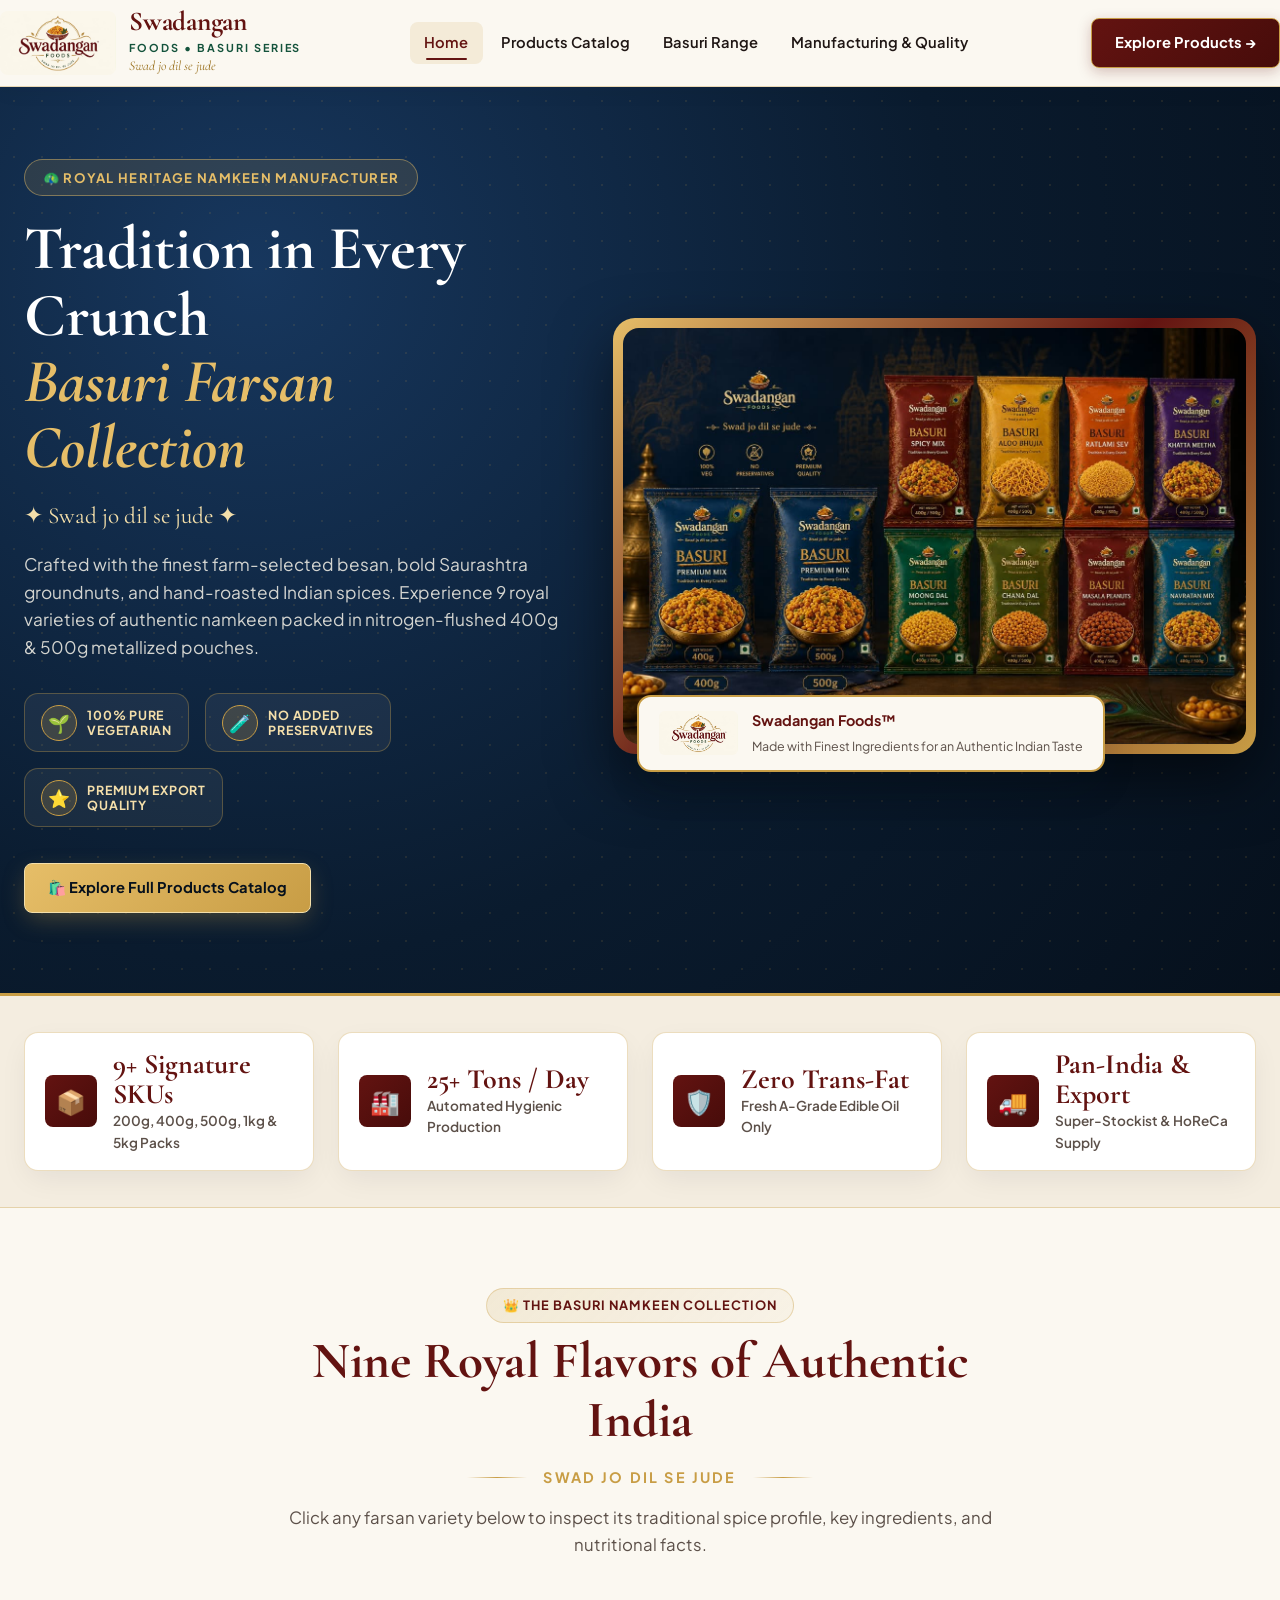
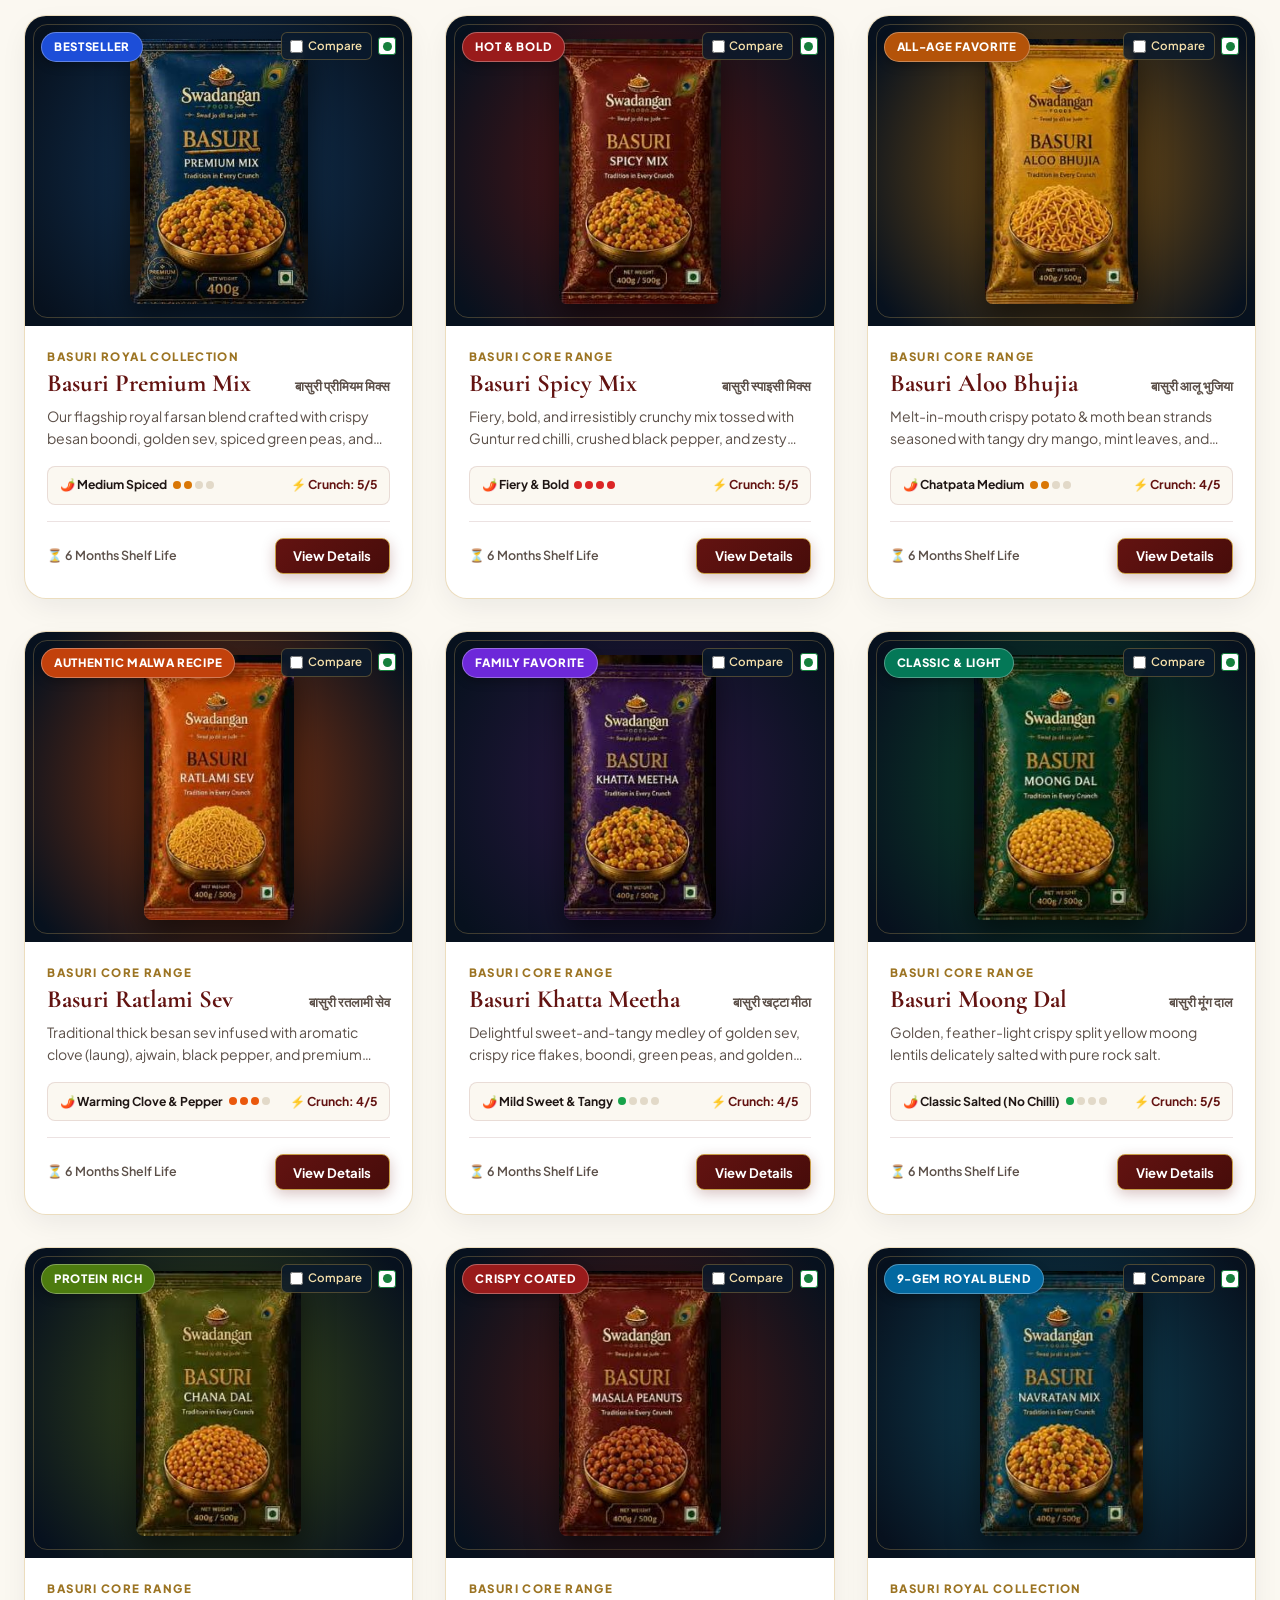
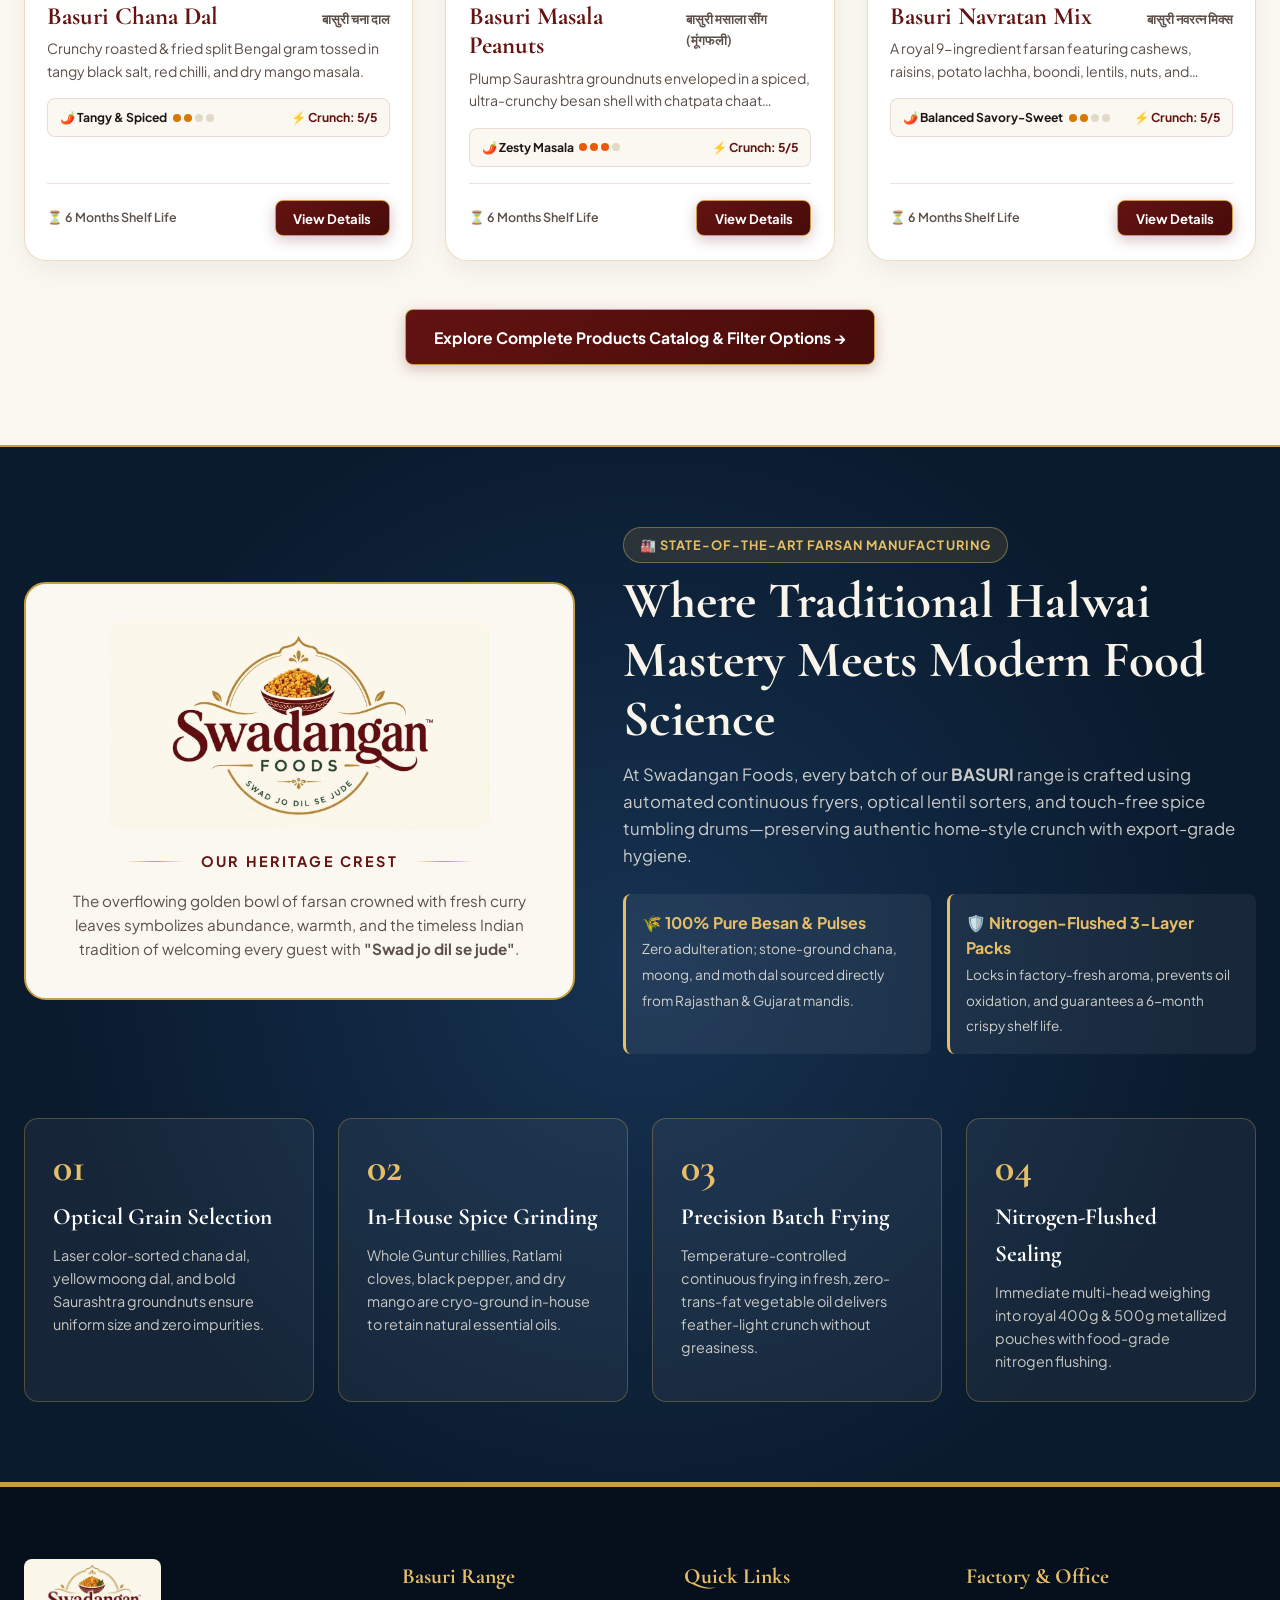
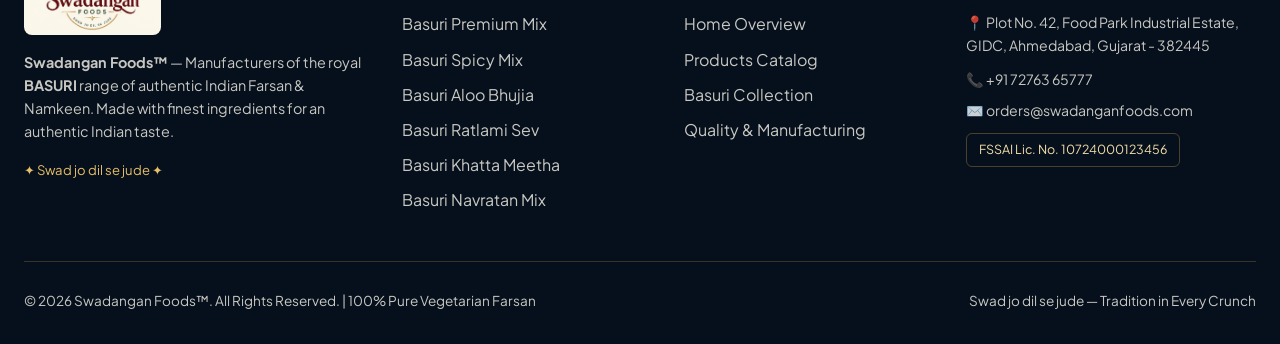
==== index.html @ 677bd376 "Initial commit" ====
<!DOCTYPE html>
<html lang="en">
<head>
  <meta charset="UTF-8" />
  <meta name="viewport" content="width=device-width, initial-scale=1.0" />
  <title>Swadangan Foods | BASURI Royal Indian Farsan & Namkeen Manufacturer</title>
  <meta name="description" content="Swadangan Foods — Swad jo dil se jude. Leading manufacturer of BASURI authentic Indian Farsan & Namkeen: Premium Mix, Spicy Mix, Aloo Bhujia, Ratlami Sev, Khatta Meetha, Moong Dal, Chana Dal, Masala Peanuts & Navratan Mix." />
  <link rel="icon" type="image/jpeg" href="logo.jpeg" />
  <link rel="stylesheet" href="css/styles.css" />
</head>
<body>

  <!-- Sticky Navigation Header -->
  <header class="site-header">
    <div class="container site-header__inner">
      <a href="index.html" class="brand-logo">
        <img src="logo.jpeg" alt="Swadangan Foods Official Logo" class="brand-logo__img" />
        <div class="brand-logo__text">
          <span class="brand-logo__title">Swadangan</span>
          <span class="brand-logo__sub">FOODS • BASURI SERIES</span>
          <span class="brand-logo__motto">Swad jo dil se jude</span>
        </div>
      </a>

      <button type="button" class="mobile-menu-btn" id="mobileMenuBtn" aria-label="Toggle Menu">☰</button>

      <ul class="nav-links" id="mainNavLinks">
        <li><a href="index.html" class="active">Home</a></li>
        <li><a href="products.html">Products Catalog</a></li>
        <li><a href="#royal-showcase">Basuri Range</a></li>
        <li><a href="#manufacturing">Manufacturing & Quality</a></li>
      </ul>

      <div class="header-cta">
        <a href="products.html" class="btn btn--primary">Explore Products →</a>
      </div>
    </div>
  </header>

  <!-- Royal Navy & Gold Hero Section featuring attached products.jpeg & logo.jpeg -->
  <section class="hero-royal">
    <div class="container hero-royal__grid">
      <div class="hero-royal__content">
        <div class="hero-royal__eyebrow">
          <span>🦚 Royal Heritage Namkeen Manufacturer</span>
        </div>
        <h1 class="hero-royal__title">
          Tradition in Every Crunch
          <span>Basuri Farsan Collection</span>
        </h1>
        <div class="hero-royal__motto">
          <span>✦ Swad jo dil se jude ✦</span>
        </div>
        <p class="hero-royal__desc">
          Crafted with the finest farm-selected besan, bold Saurashtra groundnuts, and hand-roasted Indian spices. Experience 9 royal varieties of authentic namkeen packed in nitrogen-flushed 400g & 500g metallized pouches.
        </p>

        <div class="hero-royal__trust-pills">
          <div class="trust-pill">
            <div class="trust-pill__icon">🌱</div>
            <div class="trust-pill__label">100% Pure<br/>Vegetarian</div>
          </div>
          <div class="trust-pill">
            <div class="trust-pill__icon">🧪</div>
            <div class="trust-pill__label">No Added<br/>Preservatives</div>
          </div>
          <div class="trust-pill">
            <div class="trust-pill__icon">⭐</div>
            <div class="trust-pill__label">Premium Export<br/>Quality</div>
          </div>
        </div>

        <div class="hero-royal__actions">
          <a href="products.html" class="btn btn--gold">
            <span>🛍️ Explore Full Products Catalog</span>
          </a>
        </div>
      </div>

      <!-- Attached Full Product Showcase Image (products.jpeg) & Logo Badge (logo.jpeg) -->
      <div class="hero-royal__visual">
        <div class="hero-showcase-frame">
          <div class="hero-showcase-frame__inner">
            <img
              src="products.jpeg"
              alt="Swadangan Foods Basuri Farsan Complete Product Range - Premium Mix, Spicy Mix, Aloo Bhujia, Ratlami Sev, Khatta Meetha, Moong Dal, Chana Dal, Masala Peanuts, Navratan Mix"
              class="hero-showcase-frame__img"
            />
          </div>
          <div class="hero-floating-badge">
            <img src="logo.jpeg" alt="Swadangan Logo" />
            <div>
              <strong>Swadangan Foods™</strong>
              <span>Made with Finest Ingredients for an Authentic Indian Taste</span>
            </div>
          </div>
        </div>
      </div>
    </div>
  </section>

  <!-- Key Manufacturing & Distribution Highlights -->
  <section class="ribbon-stats">
    <div class="container ribbon-stats__grid">
      <div class="stat-card">
        <div class="stat-card__icon">📦</div>
        <div>
          <div class="stat-card__num">9+ Signature SKUs</div>
          <div class="stat-card__label">200g, 400g, 500g, 1kg & 5kg Packs</div>
        </div>
      </div>
      <div class="stat-card">
        <div class="stat-card__icon">🏭</div>
        <div>
          <div class="stat-card__num">25+ Tons / Day</div>
          <div class="stat-card__label">Automated Hygienic Production</div>
        </div>
      </div>
      <div class="stat-card">
        <div class="stat-card__icon">🛡️</div>
        <div>
          <div class="stat-card__num">Zero Trans-Fat</div>
          <div class="stat-card__label">Fresh A-Grade Edible Oil Only</div>
        </div>
      </div>
      <div class="stat-card">
        <div class="stat-card__icon">🚚</div>
        <div>
          <div class="stat-card__num">Pan-India & Export</div>
          <div class="stat-card__label">Super-Stockist & HoReCa Supply</div>
        </div>
      </div>
    </div>
  </section>

  <!-- Complete Basuri Collection Preview -->
  <section class="products-section" id="royal-showcase">
    <div class="container">
      <div class="section-header">
        <span class="gold-pill">👑 The BASURI Namkeen Collection</span>
        <h2 class="section-title">Nine Royal Flavors of Authentic India</h2>
        <div class="ornament-divider">Swad jo dil se jude</div>
        <p class="section-subtitle">
          Click any farsan variety below to inspect its traditional spice profile, key ingredients, and nutritional facts.
        </p>
      </div>

      <!-- Dynamic Grid populated from js/products-config.js -->
      <div class="product-grid" id="homeFeaturedProductsGrid"></div>

      <div style="text-align: center; margin-top: 3rem;">
        <a href="products.html" class="btn btn--primary" style="padding: 0.9rem 1.75rem; font-size: 0.98rem; max-width: 100%;">
          Explore Complete Products Catalog & Filter Options →
        </a>
      </div>
    </div>
  </section>

  <!-- Brand Story & Visual Showcase Banner -->
  <section class="royal-banner-section" id="manufacturing">
    <div class="container">
      <div class="manufacturing-intro-grid">
        <div style="background: var(--cream-bg); padding: 2.25rem; border-radius: var(--radius-lg); border: 2px solid var(--gold-primary); text-align: center; color: var(--text-dark);">
          <img src="logo.jpeg" alt="Swadangan Foods Official Crest" style="max-height: 210px; margin: 0 auto 1.25rem; border-radius: var(--radius-md);" />
          <div class="ornament-divider" style="color: var(--maroon-primary);">Our Heritage Crest</div>
          <p style="font-size: 0.95rem; color: var(--text-muted);">
            The overflowing golden bowl of farsan crowned with fresh curry leaves symbolizes abundance, warmth, and the timeless Indian tradition of welcoming every guest with <strong>"Swad jo dil se jude"</strong>.
          </p>
        </div>
        <div>
          <span class="gold-pill gold-pill--dark">🏭 State-of-the-Art Farsan Manufacturing</span>
          <h2 class="section-title section-title--light">Where Traditional Halwai Mastery Meets Modern Food Science</h2>
          <p class="section-subtitle section-subtitle--light" style="margin-bottom: 1.5rem;">
            At Swadangan Foods, every batch of our <strong>BASURI</strong> range is crafted using automated continuous fryers, optical lentil sorters, and touch-free spice tumbling drums—preserving authentic home-style crunch with export-grade hygiene.
          </p>
          <div class="manufacturing-highlights-grid">
            <div style="background:rgba(255,255,255,0.06); padding: 1rem; border-radius: var(--radius-sm); border-left: 3px solid var(--gold-bright);">
              <strong style="color: var(--gold-bright); display:block;">🌾 100% Pure Besan & Pulses</strong>
              <span style="font-size: 0.85rem; color: rgba(249,245,235,0.8);">Zero adulteration; stone-ground chana, moong, and moth dal sourced directly from Rajasthan & Gujarat mandis.</span>
            </div>
            <div style="background:rgba(255,255,255,0.06); padding: 1rem; border-radius: var(--radius-sm); border-left: 3px solid var(--gold-bright);">
              <strong style="color: var(--gold-bright); display:block;">🛡️ Nitrogen-Flushed 3-Layer Packs</strong>
              <span style="font-size: 0.85rem; color: rgba(249,245,235,0.8);">Locks in factory-fresh aroma, prevents oil oxidation, and guarantees a 6-month crispy shelf life.</span>
            </div>
          </div>
        </div>
      </div>

      <!-- 4-Step Manufacturing Process -->
      <div class="process-grid">
        <div class="process-card">
          <div class="process-card__step">01</div>
          <h3>Optical Grain Selection</h3>
          <p>Laser color-sorted chana dal, yellow moong dal, and bold Saurashtra groundnuts ensure uniform size and zero impurities.</p>
        </div>
        <div class="process-card">
          <div class="process-card__step">02</div>
          <h3>In-House Spice Grinding</h3>
          <p>Whole Guntur chillies, Ratlami cloves, black pepper, and dry mango are cryo-ground in-house to retain natural essential oils.</p>
        </div>
        <div class="process-card">
          <div class="process-card__step">03</div>
          <h3>Precision Batch Frying</h3>
          <p>Temperature-controlled continuous frying in fresh, zero-trans-fat vegetable oil delivers feather-light crunch without greasiness.</p>
        </div>
        <div class="process-card">
          <div class="process-card__step">04</div>
          <h3>Nitrogen-Flushed Sealing</h3>
          <p>Immediate multi-head weighing into royal 400g & 500g metallized pouches with food-grade nitrogen flushing.</p>
        </div>
      </div>
    </div>
  </section>

  <!-- Site Footer -->
  <footer class="site-footer">
    <div class="container">
      <div class="footer-grid">
        <div>
          <img src="logo.jpeg" alt="Swadangan Foods Logo" class="footer-brand-logo" />
          <p style="font-size:0.9rem; margin-bottom:1rem;">
            <strong>Swadangan Foods™</strong> — Manufacturers of the royal <strong>BASURI</strong> range of authentic Indian Farsan & Namkeen. Made with finest ingredients for an authentic Indian taste.
          </p>
          <div style="font-size:0.82rem; color:var(--gold-bright);">
            ✦ Swad jo dil se jude ✦
          </div>
        </div>

        <div>
          <h4 class="footer-heading">Basuri Range</h4>
          <ul class="footer-links">
            <li><a href="products.html">Basuri Premium Mix</a></li>
            <li><a href="products.html">Basuri Spicy Mix</a></li>
            <li><a href="products.html">Basuri Aloo Bhujia</a></li>
            <li><a href="products.html">Basuri Ratlami Sev</a></li>
            <li><a href="products.html">Basuri Khatta Meetha</a></li>
            <li><a href="products.html">Basuri Navratan Mix</a></li>
          </ul>
        </div>

        <div>
          <h4 class="footer-heading">Quick Links</h4>
          <ul class="footer-links">
            <li><a href="index.html">Home Overview</a></li>
            <li><a href="products.html">Products Catalog</a></li>
            <li><a href="#royal-showcase">Basuri Collection</a></li>
            <li><a href="#manufacturing">Quality & Manufacturing</a></li>
          </ul>
        </div>

        <div>
          <h4 class="footer-heading">Factory & Office</h4>
          <p style="font-size:0.88rem; margin-bottom:0.75rem;">
            📍 Plot No. 42, Food Park Industrial Estate, GIDC, Ahmedabad, Gujarat - 382445
          </p>
          <p style="font-size:0.88rem; margin-bottom:0.5rem;">📞 <a href="tel:+917276365777">+91 72763 65777</a></p>
          <p style="font-size:0.88rem; margin-bottom:0.75rem;">✉️ orders@swadanganfoods.com</p>
          <div style="display:inline-block; padding:0.35rem 0.75rem; border:1px solid var(--border-gold); border-radius:6px; font-size:0.78rem; color:var(--gold-light);">
            FSSAI Lic. No. 10724000123456
          </div>
        </div>
      </div>

      <div class="footer-bottom">
        <span>© 2026 Swadangan Foods™. All Rights Reserved. | 100% Pure Vegetarian Farsan</span>
        <span>Swad jo dil se jude — Tradition in Every Crunch</span>
      </div>
    </div>
  </footer>

  <!-- Quick View & Comparison Modal -->
  <div class="modal-backdrop" id="quickViewModal" onclick="if(event.target===this) window.SwadanganApp.closeQuickView()">
    <div class="modal-dialog">
      <button type="button" class="modal-close-btn" onclick="window.SwadanganApp.closeQuickView()">✕</button>
      <div id="quickViewModalBody"></div>
    </div>
  </div>

  <!-- Scripts -->
  <script src="js/products-config.js"></script>
  <script src="js/app.js"></script>
</body>
</html>
---- css/styles.css ----
/* ==========================================================================
   SWADANGAN FOODS - ROYAL INDIAN FARSAN DESIGN SYSTEM
   Colors inspired by Swadangan Logo & BASURI Royal Packaging
   ========================================================================== */

@import url('https://fonts.googleapis.com/css2?family=Cinzel+Decorative:wght@700&family=Cormorant+Garamond:ital,wght@0,600;0,700;1,600&family=Plus+Jakarta+Sans:wght@400;500;600;700;800&display=swap');

:root {
  /* Brand Colors from Logo & Packaging */
  --royal-navy: #0a1b2e;
  --royal-navy-light: #122b47;
  --royal-navy-deep: #06101c;
  --maroon-primary: #631311;
  --maroon-dark: #470c0a;
  --maroon-light: #871f1c;
  --gold-primary: #c89d45;
  --gold-bright: #e6be68;
  --gold-light: #f4dfaa;
  --gold-dark: #9c7423;
  --cream-bg: #fbf8f1;
  --cream-warm: #f4ede0;
  --cream-card: #ffffff;
  --peacock-green: #14533c;
  --peacock-teal: #0e5a6f;
  --veg-green: #16803c;

  /* Text Colors */
  --text-dark: #1f1614;
  --text-muted: #5c5049;
  --text-light: #f9f5eb;
  --text-gold: #e2bc6b;

  /* Borders & Shadows */
  --border-gold: rgba(200, 157, 69, 0.35);
  --border-subtle: rgba(99, 19, 17, 0.12);
  --shadow-soft: 0 10px 30px -5px rgba(10, 27, 46, 0.08);
  --shadow-hover: 0 20px 40px -10px rgba(10, 27, 46, 0.18);
  --shadow-gold: 0 8px 25px -4px rgba(200, 157, 69, 0.35);

  /* Typography */
  --font-heading: 'Cormorant Garamond', Georgia, serif;
  --font-display: 'Cinzel Decorative', serif;
  --font-body: 'Plus Jakarta Sans', -apple-system, BlinkMacSystemFont, sans-serif;

  /* Layout */
  --container-max: 1320px;
  --radius-sm: 8px;
  --radius-md: 14px;
  --radius-lg: 22px;
  --radius-xl: 32px;
  --transition: all 0.3s cubic-bezier(0.16, 1, 0.3, 1);
}

*, *::before, *::after {
  box-sizing: border-box;
  margin: 0;
  padding: 0;
}

html {
  scroll-behavior: smooth;
  font-size: 16px;
  overflow-x: hidden;
  max-width: 100%;
}

body {
  font-family: var(--font-body);
  background-color: var(--cream-bg);
  color: var(--text-dark);
  line-height: 1.6;
  overflow-x: hidden;
  max-width: 100%;
  width: 100%;
  -webkit-font-smoothing: antialiased;
}

img {
  max-width: 100%;
  height: auto;
  display: block;
}

a {
  color: inherit;
  text-decoration: none;
  transition: var(--transition);
}

button, input, select, textarea {
  font-family: inherit;
  font-size: inherit;
}

button {
  cursor: pointer;
  border: none;
  background: none;
}

.container {
  max-width: var(--container-max);
  margin: 0 auto;
  padding: 0 1.5rem;
}

/* ==========================================================================
   ORNAMENTAL & ROYAL MOTIFS
   ========================================================================== */

.ornament-divider {
  display: flex;
  align-items: center;
  justify-content: center;
  gap: 1rem;
  margin: 1rem 0;
  color: var(--gold-primary);
  font-size: 0.9rem;
  letter-spacing: 0.15em;
  text-transform: uppercase;
  font-weight: 700;
}

.ornament-divider::before,
.ornament-divider::after {
  content: "";
  height: 1px;
  width: 60px;
  background: linear-gradient(90deg, transparent, var(--gold-primary), transparent);
}

.gold-pill {
  display: inline-flex;
  align-items: center;
  gap: 0.5rem;
  padding: 0.4rem 1rem;
  border-radius: 999px;
  background: linear-gradient(135deg, rgba(200, 157, 69, 0.16), rgba(200, 157, 69, 0.06));
  border: 1px solid var(--border-gold);
  color: var(--maroon-primary);
  font-size: 0.8rem;
  font-weight: 700;
  letter-spacing: 0.08em;
  text-transform: uppercase;
}

.gold-pill--dark {
  background: rgba(200, 157, 69, 0.15);
  color: var(--gold-bright);
  border-color: rgba(230, 190, 104, 0.4);
}

.section-header {
  text-align: center;
  max-width: 760px;
  margin: 0 auto 3.5rem;
}

.section-title {
  font-family: var(--font-heading);
  font-size: clamp(2.2rem, 4vw, 3.25rem);
  font-weight: 700;
  color: var(--maroon-primary);
  line-height: 1.15;
  margin: 0.6rem 0 0.85rem;
}

.section-title--light {
  color: var(--text-light);
}

.section-subtitle {
  color: var(--text-muted);
  font-size: 1.05rem;
}

.section-subtitle--light {
  color: rgba(249, 245, 235, 0.8);
}

/* Pure Veg Official Mark */
.veg-mark {
  display: inline-flex;
  align-items: center;
  justify-content: center;
  width: 18px;
  height: 18px;
  border: 1.5px solid var(--veg-green);
  border-radius: 3px;
  background: #fff;
  flex-shrink: 0;
}

.veg-mark::after {
  content: "";
  width: 9px;
  height: 9px;
  border-radius: 50%;
  background: var(--veg-green);
}

/* ==========================================================================
   TOP BAR & NAVIGATION HEADER
   ========================================================================== */

.top-announcement {
  background: linear-gradient(90deg, var(--maroon-dark), var(--maroon-primary), var(--maroon-dark));
  color: var(--gold-light);
  font-size: 0.82rem;
  padding: 0.5rem 0;
  border-bottom: 1px solid var(--border-gold);
}

.top-announcement__inner {
  display: flex;
  align-items: center;
  justify-content: space-between;
  flex-wrap: wrap;
  gap: 0.5rem;
}

.top-announcement__badges {
  display: flex;
  align-items: center;
  gap: 1.25rem;
  font-weight: 600;
}

.top-announcement__badges span {
  display: inline-flex;
  align-items: center;
  gap: 0.35rem;
}

.top-announcement__actions {
  display: flex;
  align-items: center;
  gap: 1.25rem;
}

.top-announcement__actions a:hover {
  color: #fff;
  text-decoration: underline;
}

.site-header {
  position: sticky;
  top: 0;
  z-index: 100;
  background: rgba(251, 248, 241, 0.94);
  backdrop-filter: blur(14px);
  border-bottom: 1px solid var(--border-gold);
  box-shadow: 0 4px 20px rgba(10, 27, 46, 0.05);
}

.site-header__inner {
  display: flex;
  align-items: center;
  justify-content: space-between;
  min-height: 86px;
  padding: 0.45rem 0;
  gap: 1.25rem;
  flex-wrap: nowrap;
}

.brand-logo {
  display: flex;
  align-items: center;
  gap: 0.85rem;
  flex-shrink: 0;
  white-space: nowrap;
}

.brand-logo__img {
  height: 64px;
  width: auto;
  border-radius: var(--radius-sm);
  object-fit: contain;
  flex-shrink: 0;
}

.brand-logo__text {
  display: flex;
  flex-direction: column;
  white-space: nowrap;
}

.brand-logo__title {
  font-family: var(--font-heading);
  font-size: 1.7rem;
  font-weight: 700;
  color: var(--maroon-primary);
  line-height: 1.05;
  letter-spacing: -0.01em;
  white-space: nowrap;
}

.brand-logo__sub {
  font-size: 0.68rem;
  font-weight: 700;
  letter-spacing: 0.18em;
  color: var(--peacock-green);
  text-transform: uppercase;
  margin-top: 2px;
  white-space: nowrap;
}

.brand-logo__motto {
  font-family: var(--font-heading);
  font-style: italic;
  font-size: 0.84rem;
  color: var(--gold-dark);
  white-space: nowrap;
}

.nav-links {
  display: flex;
  align-items: center;
  gap: 0.25rem;
  list-style: none;
  flex-wrap: nowrap;
}

.nav-links li {
  flex-shrink: 0;
}

.nav-links a {
  display: inline-block;
  padding: 0.55rem 0.9rem;
  border-radius: var(--radius-sm);
  font-weight: 600;
  font-size: 0.92rem;
  color: var(--text-dark);
  position: relative;
  white-space: nowrap;
}

.nav-links a:hover,
.nav-links a.active {
  color: var(--maroon-primary);
  background: rgba(200, 157, 69, 0.14);
}

.nav-links a.active::after {
  content: "";
  position: absolute;
  bottom: 4px;
  left: 1rem;
  right: 1rem;
  height: 2px;
  background: var(--maroon-primary);
  border-radius: 2px;
}

.header-cta {
  display: flex;
  align-items: center;
  gap: 0.75rem;
  flex-shrink: 0;
  white-space: nowrap;
}

.btn {
  display: inline-flex;
  align-items: center;
  justify-content: center;
  gap: 0.55rem;
  padding: 0.75rem 1.45rem;
  border-radius: var(--radius-sm);
  font-weight: 700;
  font-size: 0.92rem;
  transition: var(--transition);
  white-space: nowrap;
}

.btn--primary {
  background: linear-gradient(135deg, var(--maroon-primary), var(--maroon-dark));
  color: #fff;
  border: 1px solid var(--gold-primary);
  box-shadow: 0 4px 14px rgba(99, 19, 17, 0.25);
}

.btn--primary:hover {
  background: linear-gradient(135deg, var(--maroon-light), var(--maroon-primary));
  transform: translateY(-2px);
  box-shadow: 0 8px 22px rgba(99, 19, 17, 0.35);
}

.btn--gold {
  background: linear-gradient(135deg, var(--gold-bright), var(--gold-primary));
  color: var(--royal-navy-deep);
  border: 1px solid var(--gold-light);
  box-shadow: var(--shadow-gold);
}

.btn--gold:hover {
  transform: translateY(-2px);
  filter: brightness(1.06);
}

.btn--outline {
  border: 1.5px solid var(--maroon-primary);
  color: var(--maroon-primary);
  background: transparent;
}

.btn--outline:hover {
  background: var(--maroon-primary);
  color: #fff;
}

.btn--outline-gold {
  border: 1.5px solid var(--gold-primary);
  color: var(--gold-bright);
  background: rgba(200, 157, 69, 0.08);
}

.btn--outline-gold:hover {
  background: var(--gold-primary);
  color: var(--royal-navy-deep);
}

.btn--whatsapp {
  background: #15803d;
  color: #fff;
  border: 1px solid #22c55e;
}

.btn--whatsapp:hover {
  background: #166534;
  transform: translateY(-2px);
}

.cart-trigger-btn {
  position: relative;
  display: inline-flex;
  align-items: center;
  gap: 0.5rem;
  padding: 0.65rem 1.1rem;
  border-radius: var(--radius-sm);
  background: var(--cream-warm);
  border: 1.5px solid var(--border-gold);
  color: var(--maroon-primary);
  font-weight: 700;
  font-size: 0.9rem;
}

.cart-trigger-btn:hover {
  background: rgba(200, 157, 69, 0.22);
}

.cart-count-badge {
  background: var(--maroon-primary);
  color: #fff;
  font-size: 0.75rem;
  min-width: 22px;
  height: 22px;
  padding: 0 6px;
  border-radius: 999px;
  display: inline-flex;
  align-items: center;
  justify-content: center;
  font-weight: 800;
}

.mobile-menu-btn {
  display: none;
  font-size: 1.5rem;
  color: var(--maroon-primary);
  padding: 0.4rem;
}

/* ==========================================================================
   HERO SECTION (ROYAL NAVY & GOLD - SHOWCASING ATTACHED IMAGES)
   ========================================================================== */

.hero-royal {
  position: relative;
  background: radial-gradient(circle at 20% 20%, #17375e 0%, var(--royal-navy) 55%, var(--royal-navy-deep) 100%);
  color: var(--text-light);
  padding: 4.5rem 0 5rem;
  overflow: hidden;
  border-bottom: 3px solid var(--gold-primary);
}

.hero-royal::before {
  content: "";
  position: absolute;
  inset: 0;
  background-image: radial-gradient(rgba(200, 157, 69, 0.12) 1px, transparent 1px);
  background-size: 28px 28px;
  pointer-events: none;
}

.hero-royal__grid {
  position: relative;
  z-index: 2;
  display: grid;
  grid-template-columns: 1.05fr 1.25fr;
  gap: 3rem;
  align-items: center;
}

.hero-royal__eyebrow {
  display: inline-flex;
  align-items: center;
  gap: 0.6rem;
  padding: 0.45rem 1.1rem;
  border-radius: 999px;
  background: rgba(200, 157, 69, 0.15);
  border: 1px solid rgba(230, 190, 104, 0.45);
  color: var(--gold-bright);
  font-size: 0.82rem;
  font-weight: 700;
  letter-spacing: 0.1em;
  text-transform: uppercase;
  margin-bottom: 1.25rem;
}

.hero-royal__title {
  font-family: var(--font-heading);
  font-size: clamp(2.6rem, 4.8vw, 4.2rem);
  font-weight: 700;
  line-height: 1.08;
  margin-bottom: 1rem;
  color: #fff;
}

.hero-royal__title span {
  color: var(--gold-bright);
  display: block;
  font-style: italic;
}

.hero-royal__motto {
  font-family: var(--font-heading);
  font-size: 1.45rem;
  color: var(--gold-light);
  margin-bottom: 1rem;
  display: flex;
  align-items: center;
  gap: 0.75rem;
}

.hero-royal__desc {
  color: rgba(249, 245, 235, 0.84);
  font-size: 1.08rem;
  margin-bottom: 2rem;
  max-width: 560px;
}

.hero-royal__trust-pills {
  display: flex;
  flex-wrap: wrap;
  gap: 1rem;
  margin-bottom: 2.25rem;
}

.trust-pill {
  display: flex;
  align-items: center;
  gap: 0.65rem;
  background: rgba(255, 255, 255, 0.06);
  border: 1px solid rgba(200, 157, 69, 0.35);
  padding: 0.65rem 1rem;
  border-radius: var(--radius-md);
}

.trust-pill__icon {
  width: 36px;
  height: 36px;
  border-radius: 50%;
  background: rgba(200, 157, 69, 0.2);
  border: 1px solid var(--gold-primary);
  display: flex;
  align-items: center;
  justify-content: center;
  font-size: 1.1rem;
}

.trust-pill__label {
  font-size: 0.78rem;
  font-weight: 700;
  letter-spacing: 0.06em;
  text-transform: uppercase;
  color: var(--gold-light);
  line-height: 1.2;
}

.hero-royal__actions {
  display: flex;
  flex-wrap: wrap;
  gap: 1rem;
}

.hero-showcase-frame {
  position: relative;
  border-radius: var(--radius-lg);
  padding: 10px;
  background: linear-gradient(135deg, var(--gold-bright), var(--maroon-primary), var(--gold-primary));
  box-shadow: 0 25px 60px rgba(0, 0, 0, 0.55);
}

.hero-showcase-frame__inner {
  border-radius: calc(var(--radius-lg) - 6px);
  overflow: hidden;
  position: relative;
  background: var(--royal-navy-deep);
}

.hero-showcase-frame__img {
  width: 100%;
  height: auto;
  display: block;
  transition: transform 0.6s ease;
}

.hero-showcase-frame:hover .hero-showcase-frame__img {
  transform: scale(1.02);
}

.hero-floating-badge {
  position: absolute;
  bottom: -18px;
  left: 24px;
  background: var(--cream-bg);
  color: var(--maroon-primary);
  padding: 0.75rem 1.25rem;
  border-radius: var(--radius-md);
  border: 2px solid var(--gold-primary);
  box-shadow: var(--shadow-hover);
  display: flex;
  align-items: center;
  gap: 0.85rem;
  z-index: 3;
}

.hero-floating-badge img {
  height: 44px;
  width: auto;
  border-radius: 6px;
}

.hero-floating-badge strong {
  display: block;
  font-size: 0.9rem;
  color: var(--maroon-primary);
}

.hero-floating-badge span {
  font-size: 0.78rem;
  color: var(--text-muted);
}

/* ==========================================================================
   BRAND HERITAGE RIBBON
   ========================================================================== */

.ribbon-stats {
  background: var(--cream-warm);
  border-bottom: 1px solid var(--border-gold);
  padding: 2.25rem 0;
}

.ribbon-stats__grid {
  display: grid;
  grid-template-columns: repeat(4, 1fr);
  gap: 1.5rem;
}

.stat-card {
  display: flex;
  align-items: center;
  gap: 1rem;
  padding: 1rem 1.25rem;
  background: var(--cream-card);
  border-radius: var(--radius-md);
  border: 1px solid var(--border-gold);
  box-shadow: var(--shadow-soft);
}

.stat-card__icon {
  width: 52px;
  height: 52px;
  border-radius: var(--radius-sm);
  background: linear-gradient(135deg, var(--maroon-primary), var(--maroon-dark));
  color: var(--gold-bright);
  display: flex;
  align-items: center;
  justify-content: center;
  font-size: 1.5rem;
  flex-shrink: 0;
}

.stat-card__num {
  font-family: var(--font-heading);
  font-size: 1.75rem;
  font-weight: 700;
  color: var(--maroon-primary);
  line-height: 1.1;
}

.stat-card__label {
  font-size: 0.85rem;
  color: var(--text-muted);
  font-weight: 600;
}

/* ==========================================================================
   PRODUCT CARDS & CONFIGURABLE CATALOG STYLES
   ========================================================================== */

.products-section {
  padding: 5rem 0;
}

/* Configurable Toolbar */
.catalog-toolbar {
  background: var(--cream-card);
  border: 1.5px solid var(--border-gold);
  border-radius: var(--radius-lg);
  padding: 1.5rem;
  margin-bottom: 2rem;
  box-shadow: var(--shadow-soft);
}

.catalog-toolbar__top {
  display: flex;
  align-items: center;
  justify-content: space-between;
  flex-wrap: wrap;
  gap: 1rem;
  padding-bottom: 1.25rem;
  border-bottom: 1px solid var(--border-subtle);
}

.search-box {
  position: relative;
  flex: 1;
  min-width: 260px;
}

.search-box input {
  width: 100%;
  padding: 0.8rem 1rem 0.8rem 2.75rem;
  border-radius: var(--radius-sm);
  border: 1.5px solid var(--border-gold);
  background: var(--cream-bg);
  color: var(--text-dark);
  font-weight: 500;
  transition: var(--transition);
}

.search-box input:focus {
  outline: none;
  border-color: var(--maroon-primary);
  box-shadow: 0 0 0 3px rgba(99, 19, 17, 0.1);
}

.search-box__icon {
  position: absolute;
  left: 0.95rem;
  top: 50%;
  transform: translateY(-50%);
  color: var(--text-muted);
  pointer-events: none;
}

/* Mode Switcher: Retail vs Wholesale */
.mode-toggle-group {
  display: inline-flex;
  background: var(--cream-warm);
  padding: 4px;
  border-radius: var(--radius-sm);
  border: 1px solid var(--border-gold);
}

.mode-toggle-btn {
  padding: 0.55rem 1.1rem;
  border-radius: 6px;
  font-size: 0.85rem;
  font-weight: 700;
  color: var(--text-muted);
  transition: var(--transition);
  display: inline-flex;
  align-items: center;
  gap: 0.4rem;
}

.mode-toggle-btn.active {
  background: var(--maroon-primary);
  color: #fff;
  box-shadow: 0 2px 8px rgba(99, 19, 17, 0.25);
}

.toolbar-controls {
  display: flex;
  align-items: center;
  gap: 0.75rem;
  flex-wrap: wrap;
}

.select-control {
  padding: 0.65rem 1rem;
  border-radius: var(--radius-sm);
  border: 1.5px solid var(--border-gold);
  background: var(--cream-bg);
  color: var(--text-dark);
  font-weight: 600;
  font-size: 0.88rem;
  cursor: pointer;
}

.view-switcher {
  display: inline-flex;
  border: 1.5px solid var(--border-gold);
  border-radius: var(--radius-sm);
  overflow: hidden;
  background: var(--cream-bg);
}

.view-btn {
  padding: 0.6rem 0.85rem;
  color: var(--text-muted);
  font-size: 0.85rem;
  font-weight: 700;
  border-right: 1px solid var(--border-gold);
}

.view-btn:last-child {
  border-right: none;
}

.view-btn.active {
  background: var(--gold-primary);
  color: var(--royal-navy-deep);
}

.catalog-toolbar__bottom {
  display: flex;
  align-items: center;
  justify-content: space-between;
  flex-wrap: wrap;
  gap: 1rem;
  padding-top: 1.25rem;
}

.category-tabs {
  display: flex;
  align-items: center;
  gap: 0.5rem;
  flex-wrap: wrap;
}

.category-tab {
  padding: 0.55rem 1.1rem;
  border-radius: 999px;
  font-size: 0.88rem;
  font-weight: 700;
  background: var(--cream-bg);
  border: 1px solid var(--border-gold);
  color: var(--text-dark);
  transition: var(--transition);
  display: inline-flex;
  align-items: center;
  gap: 0.4rem;
}

.category-tab:hover {
  border-color: var(--maroon-primary);
  background: rgba(200, 157, 69, 0.15);
}

.category-tab.active {
  background: linear-gradient(135deg, var(--maroon-primary), var(--maroon-dark));
  color: #fff;
  border-color: var(--gold-primary);
}

.filter-pills-row {
  display: flex;
  align-items: center;
  gap: 0.75rem;
  flex-wrap: wrap;
  margin-top: 1rem;
  padding-top: 1rem;
  border-top: 1px dashed var(--border-gold);
}

.filter-group-label {
  font-size: 0.8rem;
  font-weight: 700;
  text-transform: uppercase;
  letter-spacing: 0.06em;
  color: var(--text-muted);
}

.filter-chip {
  padding: 0.35rem 0.8rem;
  border-radius: 999px;
  font-size: 0.8rem;
  font-weight: 600;
  border: 1px solid var(--border-subtle);
  background: var(--cream-bg);
  color: var(--text-muted);
  transition: var(--transition);
}

.filter-chip.active {
  background: var(--royal-navy);
  color: var(--gold-bright);
  border-color: var(--gold-primary);
}

/* Dynamic Product Grid */
.product-grid {
  display: grid;
  gap: 2rem;
  grid-template-columns: repeat(var(--grid-cols, 3), 1fr);
}

.product-grid.view-compact {
  grid-template-columns: repeat(auto-fill, minmax(250px, 1fr));
  gap: 1.25rem;
}

/* Product Card */
.product-card {
  background: var(--cream-card);
  border-radius: var(--radius-lg);
  border: 1.5px solid var(--border-gold);
  overflow: hidden;
  display: flex;
  flex-direction: column;
  transition: var(--transition);
  position: relative;
  box-shadow: var(--shadow-soft);
}

.product-card:hover {
  transform: translateY(-6px);
  box-shadow: var(--shadow-hover);
  border-color: var(--gold-primary);
}

.product-card__media {
  position: relative;
  height: 310px;
  display: flex;
  align-items: center;
  justify-content: center;
  padding: 1.5rem;
  background: radial-gradient(circle at center, var(--card-theme, #14375a), #07111e 90%);
  overflow: hidden;
}

.product-card__media::before {
  content: "";
  position: absolute;
  inset: 8px;
  border: 1px solid rgba(230, 190, 104, 0.25);
  border-radius: calc(var(--radius-lg) - 8px);
  pointer-events: none;
}

.product-card__img {
  max-height: 265px;
  width: auto;
  object-fit: contain;
  border-radius: 8px;
  box-shadow: 0 14px 30px rgba(0, 0, 0, 0.55);
  transition: transform 0.45s cubic-bezier(0.16, 1, 0.3, 1);
  z-index: 1;
}

.product-card:hover .product-card__img {
  transform: scale(1.07) translateY(-4px);
}

.product-card__badge {
  position: absolute;
  top: 16px;
  left: 16px;
  z-index: 2;
  padding: 0.3rem 0.75rem;
  border-radius: 999px;
  font-size: 0.72rem;
  font-weight: 800;
  text-transform: uppercase;
  letter-spacing: 0.06em;
  color: #fff;
  background: var(--maroon-primary);
  border: 1px solid rgba(255, 255, 255, 0.3);
  box-shadow: 0 4px 10px rgba(0, 0, 0, 0.25);
}

.product-card__top-right {
  position: absolute;
  top: 16px;
  right: 16px;
  z-index: 2;
  display: flex;
  align-items: center;
  gap: 0.4rem;
}

.compare-check-label {
  background: rgba(10, 27, 46, 0.8);
  backdrop-filter: blur(4px);
  color: var(--gold-light);
  border: 1px solid var(--border-gold);
  padding: 0.25rem 0.55rem;
  border-radius: 6px;
  font-size: 0.72rem;
  font-weight: 600;
  cursor: pointer;
  display: inline-flex;
  align-items: center;
  gap: 0.3rem;
}

.product-card__quick-btn {
  position: absolute;
  bottom: 14px;
  right: 16px;
  z-index: 2;
  background: rgba(251, 248, 241, 0.92);
  color: var(--maroon-primary);
  padding: 0.4rem 0.8rem;
  border-radius: 999px;
  font-size: 0.76rem;
  font-weight: 700;
  border: 1px solid var(--gold-primary);
  opacity: 0;
  transform: translateY(8px);
  transition: var(--transition);
}

.product-card:hover .product-card__quick-btn {
  opacity: 1;
  transform: translateY(0);
}

.product-card__body {
  padding: 1.35rem 1.4rem 1.5rem;
  display: flex;
  flex-direction: column;
  flex: 1;
}

.product-card__series {
  font-size: 0.72rem;
  font-weight: 800;
  text-transform: uppercase;
  letter-spacing: 0.12em;
  color: var(--gold-dark);
  margin-bottom: 0.2rem;
}

.product-card__title-row {
  display: flex;
  align-items: baseline;
  justify-content: space-between;
  gap: 0.5rem;
  margin-bottom: 0.35rem;
}

.product-card__title {
  font-family: var(--font-heading);
  font-size: 1.55rem;
  font-weight: 700;
  color: var(--maroon-primary);
  line-height: 1.2;
}

.product-card__hindi {
  font-size: 0.82rem;
  color: var(--text-muted);
  font-weight: 600;
}

.product-card__desc {
  font-size: 0.88rem;
  color: var(--text-muted);
  margin-bottom: 1rem;
  display: -webkit-box;
  -webkit-line-clamp: 2;
  -webkit-box-orient: vertical;
  overflow: hidden;
}

/* Spice & Crunch Meters */
.product-meters {
  display: flex;
  align-items: center;
  justify-content: space-between;
  gap: 0.5rem;
  padding: 0.55rem 0.75rem;
  background: var(--cream-bg);
  border-radius: var(--radius-sm);
  border: 1px solid var(--border-subtle);
  margin-bottom: 1rem;
  font-size: 0.76rem;
  font-weight: 700;
}

.meter-item {
  display: flex;
  align-items: center;
  gap: 0.35rem;
}

.spice-dots {
  display: inline-flex;
  gap: 3px;
}

.spice-dot {
  width: 8px;
  height: 8px;
  border-radius: 50%;
  background: #e2d9c8;
}

.spice-dot.active-1 { background: #16a34a; }
.spice-dot.active-2 { background: #d97706; }
.spice-dot.active-3 { background: #ea580c; }
.spice-dot.active-4 { background: #dc2626; }

/* Pack Weight Selector Pills */
.variant-selector {
  margin-bottom: 1.1rem;
}

.variant-selector__label {
  font-size: 0.74rem;
  font-weight: 700;
  text-transform: uppercase;
  letter-spacing: 0.05em;
  color: var(--text-muted);
  margin-bottom: 0.4rem;
  display: flex;
  justify-content: space-between;
}

.variant-pills {
  display: flex;
  flex-wrap: wrap;
  gap: 0.4rem;
}

.variant-pill {
  padding: 0.35rem 0.65rem;
  border-radius: 6px;
  font-size: 0.78rem;
  font-weight: 700;
  border: 1.5px solid var(--border-gold);
  background: var(--cream-bg);
  color: var(--text-dark);
  transition: var(--transition);
}

.variant-pill:hover {
  border-color: var(--maroon-primary);
}

.variant-pill.active {
  background: var(--royal-navy);
  color: var(--gold-bright);
  border-color: var(--gold-primary);
}

/* Price & Action Footer */
.product-card__footer {
  margin-top: auto;
  padding-top: 1rem;
  border-top: 1px solid var(--border-subtle);
  display: flex;
  align-items: center;
  justify-content: space-between;
  gap: 0.75rem;
}

.price-block {
  display: flex;
  flex-direction: column;
}

.price-block__main {
  font-family: var(--font-heading);
  font-size: 1.65rem;
  font-weight: 700;
  color: var(--maroon-primary);
  line-height: 1;
}

.price-block__sub {
  font-size: 0.74rem;
  color: var(--text-muted);
  font-weight: 600;
  margin-top: 3px;
}

.price-block__wholesale-tag {
  display: inline-block;
  background: #dcfce7;
  color: #166534;
  font-size: 0.7rem;
  font-weight: 800;
  padding: 1px 6px;
  border-radius: 4px;
  margin-left: 4px;
}

.card-actions {
  display: flex;
  align-items: center;
  gap: 0.45rem;
}

.qty-mini {
  display: inline-flex;
  align-items: center;
  border: 1.5px solid var(--border-gold);
  border-radius: var(--radius-sm);
  background: var(--cream-bg);
  overflow: hidden;
}

.qty-mini button {
  width: 28px;
  height: 36px;
  font-weight: 800;
  color: var(--maroon-primary);
}

.qty-mini button:hover {
  background: rgba(200, 157, 69, 0.2);
}

.qty-mini input {
  width: 34px;
  height: 36px;
  text-align: center;
  border: none;
  background: transparent;
  font-weight: 700;
  font-size: 0.85rem;
}

/* ==========================================================================
   TABLE VIEW (WHOLESALE MATRIX)
   ========================================================================== */

.catalog-table-wrap {
  background: var(--cream-card);
  border-radius: var(--radius-lg);
  border: 1.5px solid var(--border-gold);
  overflow-x: auto;
  box-shadow: var(--shadow-soft);
}

.catalog-table {
  width: 100%;
  border-collapse: collapse;
  text-align: left;
}

.catalog-table th {
  background: var(--royal-navy);
  color: var(--gold-bright);
  padding: 1rem 1.15rem;
  font-size: 0.8rem;
  text-transform: uppercase;
  letter-spacing: 0.06em;
  white-space: nowrap;
}

.catalog-table td {
  padding: 1rem 1.15rem;
  border-bottom: 1px solid var(--border-subtle);
  vertical-align: middle;
  font-size: 0.9rem;
}

.catalog-table tr:hover td {
  background: rgba(200, 157, 69, 0.06);
}

.table-prod-cell {
  display: flex;
  align-items: center;
  gap: 0.9rem;
}

.table-prod-cell img {
  width: 48px;
  height: 64px;
  object-fit: contain;
  border-radius: 6px;
  background: var(--royal-navy);
  padding: 3px;
}

/* ==========================================================================
   CUSTOM ASSORTMENT / GIFT BOX BUILDER
   ========================================================================== */

.box-builder-section {
  background: linear-gradient(135deg, var(--royal-navy) 0%, #162f4c 100%);
  color: var(--text-light);
  padding: 4.5rem 0;
  border-top: 3px solid var(--gold-primary);
  border-bottom: 3px solid var(--gold-primary);
}

.box-builder-card {
  background: rgba(255, 255, 255, 0.05);
  border: 1.5px solid var(--border-gold);
  border-radius: var(--radius-lg);
  padding: 2rem;
  backdrop-filter: blur(10px);
}

.box-tier-tabs {
  display: grid;
  grid-template-columns: repeat(3, 1fr);
  gap: 1rem;
  margin-bottom: 2rem;
}

.box-tier-tab {
  padding: 1.1rem 1.25rem;
  border-radius: var(--radius-md);
  border: 1.5px solid rgba(200, 157, 69, 0.35);
  background: rgba(10, 27, 46, 0.65);
  color: var(--text-light);
  text-align: left;
  transition: var(--transition);
}

.box-tier-tab.active {
  background: linear-gradient(135deg, rgba(200, 157, 69, 0.28), rgba(99, 19, 17, 0.55));
  border-color: var(--gold-bright);
  box-shadow: var(--shadow-gold);
}

.box-tier-tab__badge {
  display: inline-block;
  font-size: 0.7rem;
  font-weight: 800;
  text-transform: uppercase;
  padding: 2px 8px;
  border-radius: 999px;
  background: var(--gold-primary);
  color: var(--royal-navy-deep);
  margin-bottom: 0.4rem;
}

.box-tier-tab__title {
  font-family: var(--font-heading);
  font-size: 1.3rem;
  font-weight: 700;
  display: block;
}

.box-builder-grid {
  display: grid;
  grid-template-columns: 1.4fr 1fr;
  gap: 2rem;
  align-items: start;
}

.box-picker-list {
  display: grid;
  grid-template-columns: repeat(3, 1fr);
  gap: 0.85rem;
}

.box-picker-item {
  background: rgba(255, 255, 255, 0.06);
  border: 1px solid rgba(200, 157, 69, 0.3);
  border-radius: var(--radius-md);
  padding: 0.85rem;
  text-align: center;
  transition: var(--transition);
}

.box-picker-item:hover {
  border-color: var(--gold-bright);
  background: rgba(255, 255, 255, 0.1);
}

.box-picker-item img {
  height: 90px;
  margin: 0 auto 0.5rem;
  object-fit: contain;
}

.box-picker-item h4 {
  font-size: 0.85rem;
  margin-bottom: 0.5rem;
  color: var(--gold-light);
}

.box-summary-panel {
  background: var(--cream-bg);
  color: var(--text-dark);
  border-radius: var(--radius-md);
  padding: 1.5rem;
  border: 2px solid var(--gold-primary);
}

.box-progress-bar {
  height: 12px;
  background: var(--cream-warm);
  border-radius: 999px;
  overflow: hidden;
  margin: 0.75rem 0 1.25rem;
  border: 1px solid var(--border-gold);
}

.box-progress-bar__fill {
  height: 100%;
  background: linear-gradient(90deg, var(--maroon-primary), var(--gold-primary));
  transition: width 0.3s ease;
}

.box-slots-visual {
  display: flex;
  flex-wrap: wrap;
  gap: 0.5rem;
  margin-bottom: 1.25rem;
  max-height: 210px;
  overflow-y: auto;
}

.box-slot-pill {
  display: inline-flex;
  align-items: center;
  gap: 0.4rem;
  padding: 0.3rem 0.65rem;
  background: var(--cream-warm);
  border: 1px solid var(--border-gold);
  border-radius: 6px;
  font-size: 0.78rem;
  font-weight: 700;
}

.box-slot-pill button {
  color: var(--maroon-primary);
  font-weight: 800;
}

/* ==========================================================================
   MODALS, DRAWERS & LIVE CONFIGURATOR PANEL
   ========================================================================== */

.modal-backdrop {
  position: fixed;
  inset: 0;
  background: rgba(6, 16, 28, 0.75);
  backdrop-filter: blur(6px);
  z-index: 200;
  display: none;
  align-items: center;
  justify-content: center;
  padding: 1.5rem;
}

.modal-backdrop.open {
  display: flex;
}

.modal-dialog {
  background: var(--cream-bg);
  border: 2px solid var(--gold-primary);
  border-radius: var(--radius-lg);
  max-width: 920px;
  width: 100%;
  max-height: 90vh;
  overflow-y: auto;
  box-shadow: 0 25px 70px rgba(0, 0, 0, 0.5);
  position: relative;
}

.modal-close-btn {
  position: absolute;
  top: 16px;
  right: 16px;
  width: 38px;
  height: 38px;
  border-radius: 50%;
  background: var(--maroon-primary);
  color: #fff;
  font-size: 1.2rem;
  display: flex;
  align-items: center;
  justify-content: center;
  z-index: 10;
}

.quickview-grid {
  display: grid;
  grid-template-columns: 1fr 1.25fr;
}

.quickview-media {
  background: radial-gradient(circle at center, var(--qv-theme, #14375a), #07111e 90%);
  padding: 2.5rem;
  display: flex;
  flex-direction: column;
  align-items: center;
  justify-content: center;
}

.quickview-media img {
  max-height: 380px;
  border-radius: 10px;
  box-shadow: 0 20px 45px rgba(0, 0, 0, 0.6);
}

.quickview-content {
  padding: 2.25rem;
}

.nutrition-mini-table {
  width: 100%;
  border-collapse: collapse;
  margin-top: 0.75rem;
  font-size: 0.82rem;
}

.nutrition-mini-table th,
.nutrition-mini-table td {
  padding: 0.4rem 0.6rem;
  border: 1px solid var(--border-gold);
  text-align: left;
}

.nutrition-mini-table th {
  background: var(--cream-warm);
  color: var(--maroon-primary);
}

/* Side Drawer (Cart & Live Configurator) */
.side-drawer-backdrop {
  position: fixed;
  inset: 0;
  background: rgba(6, 16, 28, 0.65);
  backdrop-filter: blur(4px);
  z-index: 250;
  display: none;
  justify-content: flex-end;
}

.side-drawer-backdrop.open {
  display: flex;
}

.side-drawer {
  width: 100%;
  max-width: 480px;
  background: var(--cream-bg);
  height: 100%;
  display: flex;
  flex-direction: column;
  border-left: 2px solid var(--gold-primary);
  box-shadow: -15px 0 45px rgba(0, 0, 0, 0.35);
}

.side-drawer__header {
  padding: 1.25rem 1.5rem;
  background: var(--royal-navy);
  color: var(--gold-bright);
  display: flex;
  align-items: center;
  justify-content: space-between;
  border-bottom: 1px solid var(--gold-primary);
}

.side-drawer__header h3 {
  font-family: var(--font-heading);
  font-size: 1.5rem;
}

.side-drawer__body {
  padding: 1.5rem;
  overflow-y: auto;
  flex: 1;
}

.side-drawer__footer {
  padding: 1.25rem 1.5rem;
  background: var(--cream-warm);
  border-top: 1px solid var(--border-gold);
}

/* Floating Configurator Trigger Button */
.floating-config-btn {
  position: fixed;
  bottom: 24px;
  left: 24px;
  z-index: 150;
  background: linear-gradient(135deg, var(--royal-navy), #1a3a5f);
  color: var(--gold-bright);
  border: 2px solid var(--gold-primary);
  padding: 0.75rem 1.2rem;
  border-radius: 999px;
  font-weight: 700;
  font-size: 0.85rem;
  box-shadow: 0 10px 30px rgba(0, 0, 0, 0.35);
  display: inline-flex;
  align-items: center;
  gap: 0.55rem;
}

.floating-config-btn:hover {
  transform: translateY(-3px);
  background: var(--maroon-primary);
  color: #fff;
}

/* Comparison Floating Bar */
.compare-bar {
  position: fixed;
  bottom: 20px;
  left: 50%;
  transform: translateX(-50%);
  z-index: 160;
  background: var(--royal-navy);
  color: #fff;
  border: 2px solid var(--gold-primary);
  padding: 0.85rem 1.5rem;
  border-radius: var(--radius-lg);
  box-shadow: 0 15px 40px rgba(0, 0, 0, 0.45);
  display: none;
  align-items: center;
  gap: 1.25rem;
}

.compare-bar.active {
  display: flex;
}

/* ==========================================================================
   MANUFACTURING & QUALITY SECTIONS
   ========================================================================== */

.royal-banner-section {
  background: radial-gradient(circle at center, #163252 0%, var(--royal-navy) 70%);
  color: var(--text-light);
  padding: 5rem 0;
  border-top: 2px solid var(--gold-primary);
  border-bottom: 2px solid var(--gold-primary);
}

.process-grid {
  display: grid;
  grid-template-columns: repeat(4, 1fr);
  gap: 1.5rem;
}

.process-card {
  background: rgba(255, 255, 255, 0.05);
  border: 1px solid rgba(200, 157, 69, 0.35);
  border-radius: var(--radius-md);
  padding: 1.75rem;
  position: relative;
  transition: var(--transition);
}

.process-card:hover {
  transform: translateY(-5px);
  border-color: var(--gold-bright);
  background: rgba(255, 255, 255, 0.08);
}

.process-card__step {
  font-family: var(--font-heading);
  font-size: 2.5rem;
  font-weight: 700;
  color: var(--gold-bright);
  line-height: 1;
  margin-bottom: 0.75rem;
}

.process-card h3 {
  font-family: var(--font-heading);
  font-size: 1.45rem;
  margin-bottom: 0.5rem;
  color: #fff;
}

.process-card p {
  font-size: 0.9rem;
  color: rgba(249, 245, 235, 0.78);
}

/* ==========================================================================
   FOOTER
   ========================================================================== */

.site-footer {
  background: var(--royal-navy-deep);
  color: rgba(249, 245, 235, 0.8);
  padding: 4.5rem 0 2rem;
  border-top: 3px solid var(--gold-primary);
}

.footer-grid {
  display: grid;
  grid-template-columns: 1.4fr 1fr 1fr 1.2fr;
  gap: 2.5rem;
  padding-bottom: 3rem;
  border-bottom: 1px solid rgba(200, 157, 69, 0.25);
}

.footer-brand-logo {
  height: 76px;
  width: auto;
  border-radius: var(--radius-sm);
  margin-bottom: 1rem;
}

.footer-heading {
  font-family: var(--font-heading);
  font-size: 1.35rem;
  color: var(--gold-bright);
  margin-bottom: 1.1rem;
}

.footer-links {
  list-style: none;
  display: flex;
  flex-direction: column;
  gap: 0.6rem;
}

.footer-links a:hover {
  color: var(--gold-bright);
  padding-left: 4px;
}

.footer-bottom {
  padding-top: 1.75rem;
  display: flex;
  align-items: center;
  justify-content: space-between;
  flex-wrap: wrap;
  gap: 1rem;
  font-size: 0.85rem;
}

/* ==========================================================================
   RESPONSIVE LAYOUT UTILITIES & BREAKPOINTS
   ========================================================================== */

/* Prevent grid children from overflowing their track on mobile */
.hero-royal__grid > *,
.products-hero-grid > *,
.manufacturing-intro-grid > *,
.manufacturing-highlights-grid > *,
.inquiry-split-box > *,
.inquiry-form-card > *,
.form-row-2col > *,
.ribbon-stats__grid > *,
.process-grid > *,
.footer-grid > *,
.product-grid > *,
.quickview-grid > * {
  min-width: 0;
  max-width: 100%;
}

.manufacturing-intro-grid {
  display: grid;
  grid-template-columns: 1fr 1.15fr;
  gap: 3rem;
  align-items: center;
  margin-bottom: 4rem;
}

.manufacturing-highlights-grid {
  display: grid;
  grid-template-columns: 1fr 1fr;
  gap: 1rem;
}

.inquiry-split-box {
  display: grid;
  grid-template-columns: 1.05fr 1.15fr;
  gap: 3rem;
  align-items: start;
  background: var(--cream-card);
  border: 2px solid var(--gold-primary);
  border-radius: var(--radius-lg);
  padding: 2.75rem;
  box-shadow: var(--shadow-soft);
}

.inquiry-form-card {
  background: var(--cream-bg);
  padding: 2rem;
  border-radius: var(--radius-md);
  border: 1px solid var(--border-gold);
  display: grid;
  gap: 1rem;
}

.form-row-2col {
  display: grid;
  grid-template-columns: 1fr 1fr;
  gap: 0.85rem;
}

.products-hero-grid {
  display: grid;
  grid-template-columns: 1.25fr 1fr;
  gap: 2.5rem;
  align-items: center;
}

.nutrition-table-scroll {
  width: 100%;
  overflow-x: auto;
  -webkit-overflow-scrolling: touch;
}

@media (max-width: 1120px) {
  .hero-royal__grid,
  .products-hero-grid,
  .manufacturing-intro-grid,
  .inquiry-split-box,
  .quickview-grid {
    grid-template-columns: 1fr;
    gap: 2.25rem;
  }

  .ribbon-stats__grid,
  .process-grid,
  .footer-grid {
    grid-template-columns: repeat(2, 1fr);
  }

  .product-grid {
    grid-template-columns: repeat(2, 1fr) !important;
    gap: 1.5rem;
  }

  .nav-links a {
    padding: 0.45rem 0.65rem;
    font-size: 0.85rem;
  }

  .brand-logo__title {
    font-size: 1.5rem;
  }

  .brand-logo__sub {
    font-size: 0.6rem;
    letter-spacing: 0.12em;
  }

  .header-cta .btn {
    padding: 0.6rem 1rem;
    font-size: 0.85rem;
  }
}

@media (max-width: 980px) {
  .site-header__inner {
    min-height: 74px;
    gap: 0.75rem;
  }

  .brand-logo__img {
    height: 52px;
  }

  .brand-logo__title {
    font-size: 1.45rem;
  }

  .brand-logo__sub {
    font-size: 0.62rem;
    letter-spacing: 0.16em;
  }

  .brand-logo__motto {
    font-size: 0.76rem;
  }

  .nav-links {
    display: none;
    position: absolute;
    top: 100%;
    left: 0;
    right: 0;
    background: var(--cream-bg);
    flex-direction: column;
    align-items: stretch;
    padding: 1rem 1.25rem;
    border-bottom: 2px solid var(--gold-primary);
    box-shadow: var(--shadow-hover);
    z-index: 120;
  }

  .nav-links.mobile-open {
    display: flex;
  }

  .nav-links li {
    width: 100%;
  }

  .nav-links a {
    display: block;
    width: 100%;
    padding: 0.75rem 1rem;
    font-size: 1rem;
  }

  .nav-links a.active::after {
    display: none;
  }

  .mobile-menu-btn {
    display: inline-flex;
    align-items: center;
    justify-content: center;
    width: 42px;
    height: 42px;
    border-radius: var(--radius-sm);
    border: 1.5px solid var(--border-gold);
    background: var(--cream-warm);
    margin-left: auto;
  }

  .header-cta {
    display: none;
  }

  .top-announcement__inner {
    justify-content: center;
    text-align: center;
  }

  .top-announcement__badges {
    justify-content: center;
    flex-wrap: wrap;
    gap: 0.65rem 1rem;
    font-size: 0.76rem;
  }

  .top-announcement__actions {
    display: none;
  }

  .hero-royal {
    padding: 2.75rem 0 3.5rem;
  }

  .hero-floating-badge {
    position: static;
    margin-top: 0.75rem;
    width: 100%;
    justify-content: flex-start;
  }

  .catalog-toolbar {
    padding: 1.15rem;
  }

  .catalog-toolbar__top {
    flex-direction: column;
    align-items: stretch;
  }

  .search-box {
    min-width: 100%;
  }

  .mode-toggle-group {
    width: 100%;
    display: grid;
    grid-template-columns: 1fr 1fr;
  }

  .mode-toggle-btn {
    justify-content: center;
  }

  .toolbar-controls {
    width: 100%;
    display: grid;
    grid-template-columns: 1fr 1fr;
    gap: 0.65rem;
  }

  .view-switcher {
    grid-column: span 2;
    display: grid;
    grid-template-columns: repeat(2, 1fr);
  }

  .view-btn {
    text-align: center;
    justify-content: center;
  }

  .product-card__quick-btn {
    opacity: 1;
    transform: none;
  }
}

@media (max-width: 640px) {
  .container {
    padding: 0 1rem;
  }

  .btn {
    white-space: normal;
    text-align: center;
    line-height: 1.3;
    max-width: 100%;
  }

  .mode-toggle-group {
    display: flex !important;
    flex-direction: column;
    width: 100%;
  }

  .mode-toggle-btn {
    width: 100%;
    white-space: normal;
    text-align: center;
  }

  .brand-logo {
    gap: 0.55rem;
    min-width: 0;
  }

  .brand-logo__img {
    height: 44px;
  }

  .brand-logo__title {
    font-size: 1.25rem;
  }

  .brand-logo__sub {
    font-size: 0.54rem;
    letter-spacing: 0.1em;
  }

  .brand-logo__motto {
    font-size: 0.7rem;
  }

  .ornament-divider {
    gap: 0.5rem;
    font-size: 0.76rem;
  }

  .ornament-divider::before,
  .ornament-divider::after {
    width: 32px;
  }

  .gold-pill {
    white-space: normal;
    text-align: center;
  }

  .inquiry-split-box {
    padding: 1.15rem;
    gap: 1.5rem;
  }

  .inquiry-form-card {
    padding: 1.1rem;
  }

  .inquiry-form-card h3 {
    font-size: 1.4rem !important;
    line-height: 1.25;
  }

  .select-control {
    max-width: 100%;
    min-width: 0;
  }

  .products-section,
  .royal-banner-section {
    padding: 3.25rem 0;
  }

  .section-header {
    margin-bottom: 2.25rem;
  }

  .ribbon-stats__grid,
  .process-grid,
  .footer-grid,
  .product-grid,
  .manufacturing-highlights-grid,
  .form-row-2col,
  .toolbar-controls {
    grid-template-columns: 1fr !important;
  }

  .view-switcher {
    grid-column: span 1;
  }

  .hero-royal__title {
    font-size: 2.15rem;
  }

  .hero-royal__motto {
    font-size: 1.15rem;
  }

  .hero-royal__desc {
    font-size: 0.96rem;
  }

  .hero-royal__trust-pills {
    display: grid;
    grid-template-columns: 1fr;
    gap: 0.65rem;
  }

  .hero-royal__actions {
    flex-direction: column;
    align-items: stretch;
  }

  .hero-royal__actions .btn {
    width: 100%;
  }

  .category-tabs {
    flex-wrap: nowrap;
    overflow-x: auto;
    width: 100%;
    padding-bottom: 0.35rem;
    -webkit-overflow-scrolling: touch;
  }

  .category-tab {
    flex-shrink: 0;
  }

  .product-card__media {
    height: 260px;
    padding: 1.15rem;
  }

  .product-card__img {
    max-height: 220px;
  }

  .product-card__body {
    padding: 1.15rem;
  }

  .product-card__title-row {
    flex-direction: column;
    gap: 0.15rem;
  }

  .product-meters {
    flex-direction: column;
    align-items: flex-start;
    gap: 0.35rem;
  }

  .product-card__footer {
    flex-direction: column;
    align-items: stretch;
    gap: 0.85rem;
  }

  .card-actions {
    width: 100%;
    display: grid;
    grid-template-columns: 1fr 1fr;
  }

  .card-actions .btn {
    width: 100%;
  }

  .inquiry-split-box {
    padding: 1.35rem;
    gap: 1.75rem;
  }

  .inquiry-form-card {
    padding: 1.25rem;
  }

  .modal-backdrop {
    padding: 0.75rem;
  }

  .quickview-media {
    padding: 1.75rem 1.25rem;
  }

  .quickview-media img {
    max-height: 240px;
  }

  .quickview-content {
    padding: 1.35rem;
  }

  .compare-bar {
    left: 1rem;
    right: 1rem;
    bottom: 1rem;
    transform: none;
    flex-wrap: wrap;
    justify-content: center;
    padding: 0.75rem 1rem;
    gap: 0.65rem;
    text-align: center;
  }

  .footer-bottom {
    flex-direction: column;
    text-align: center;
  }
}
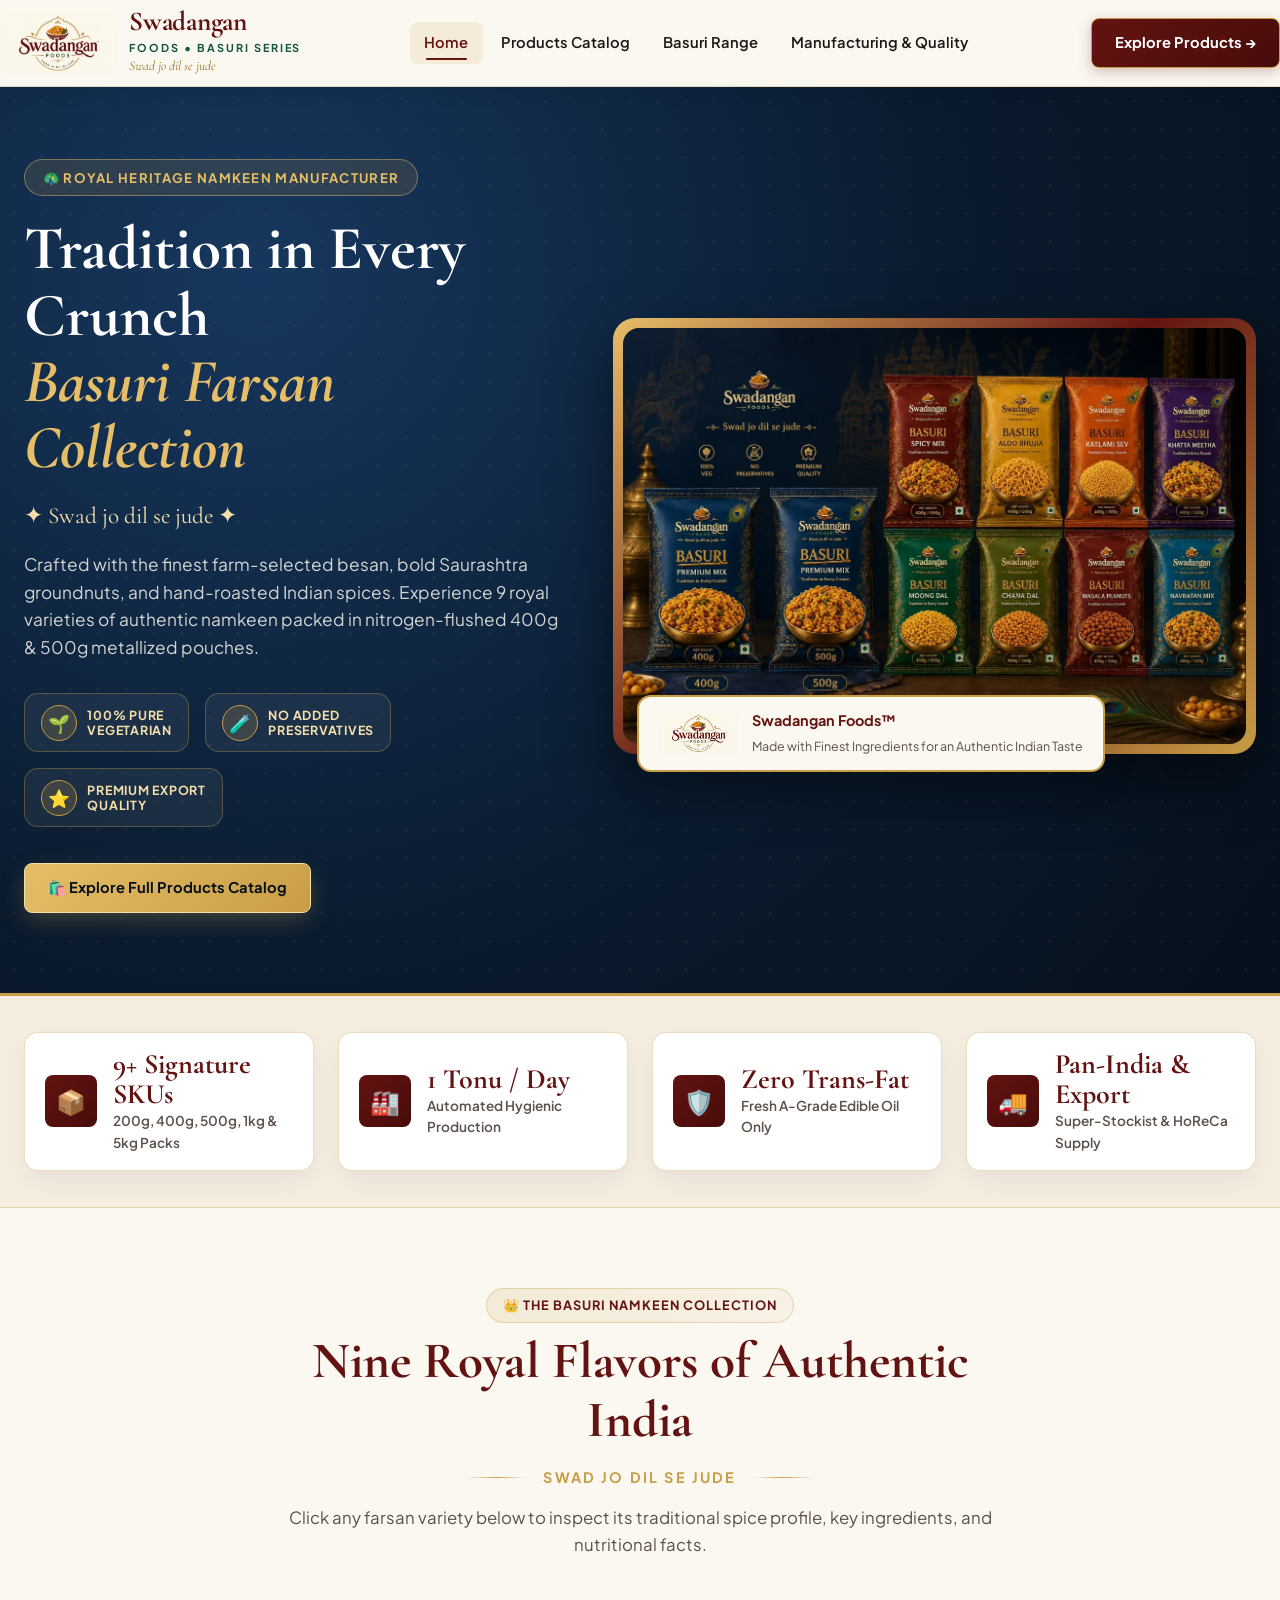
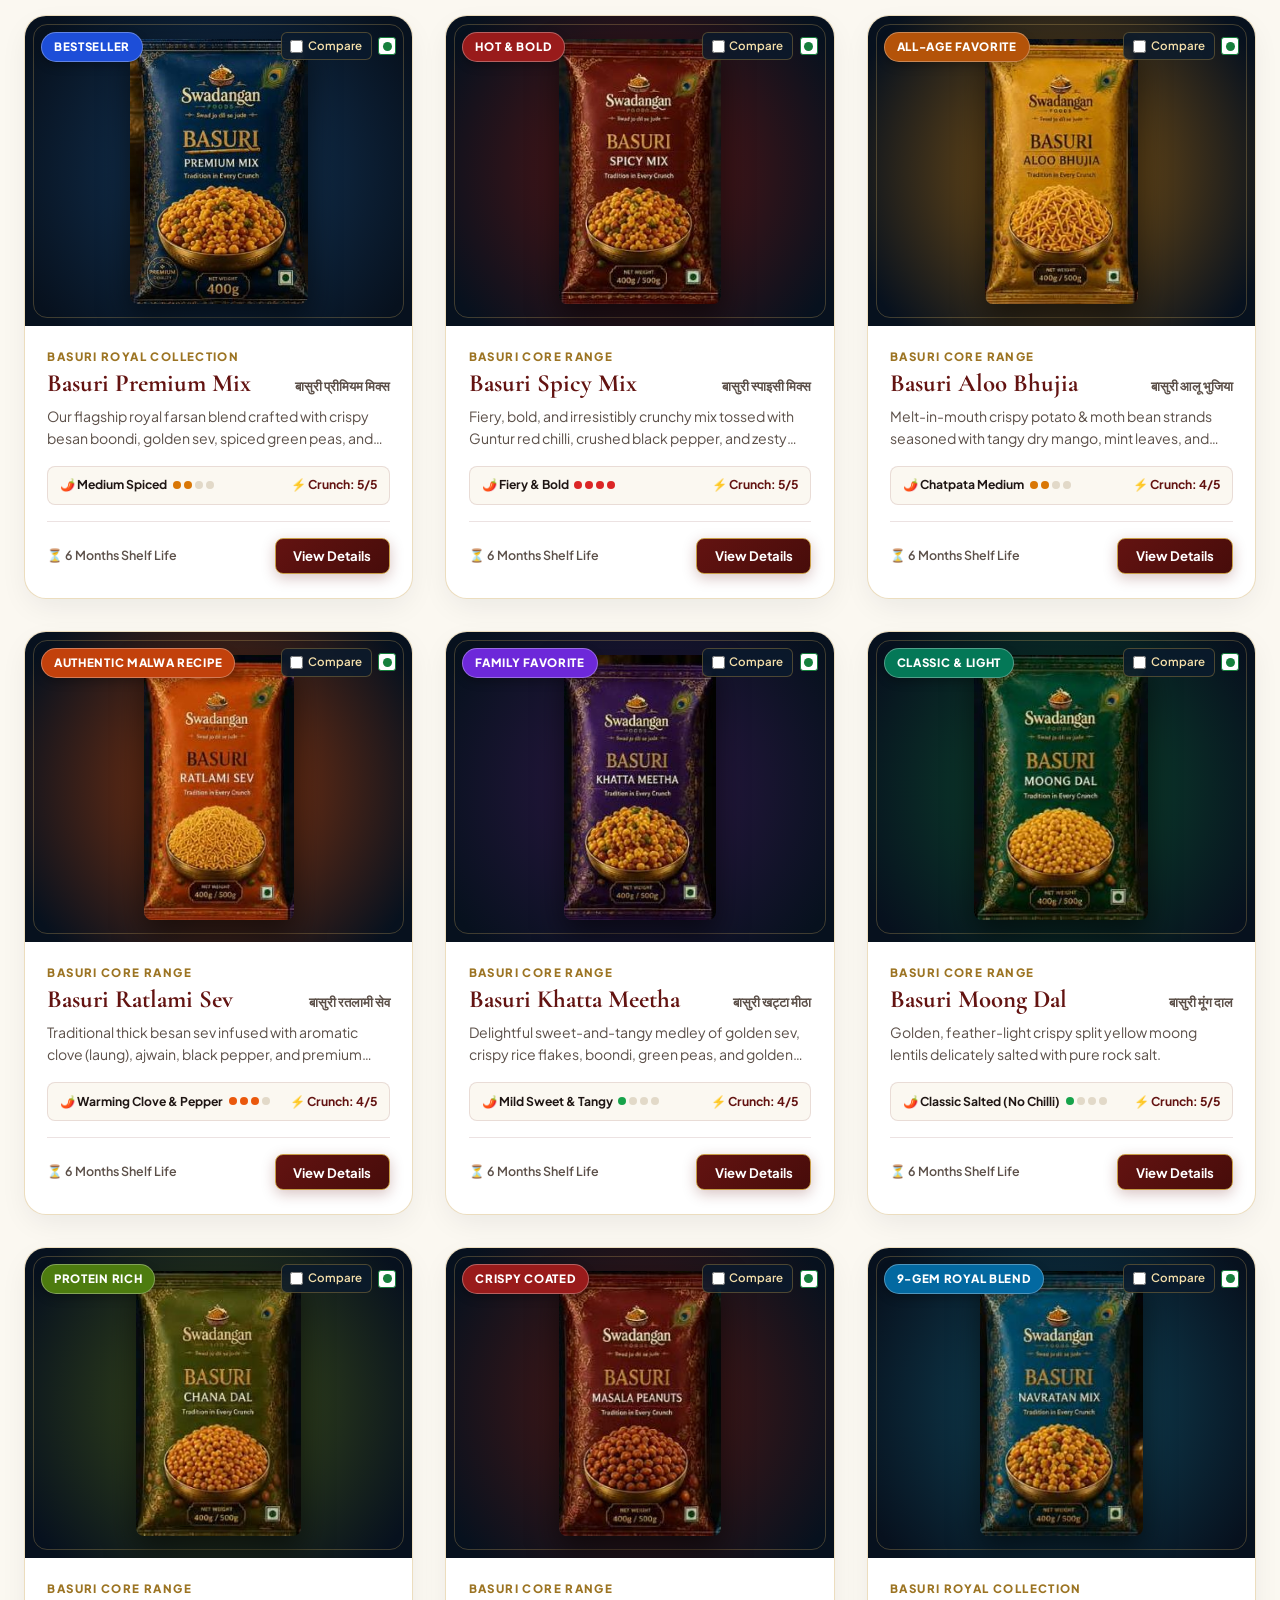
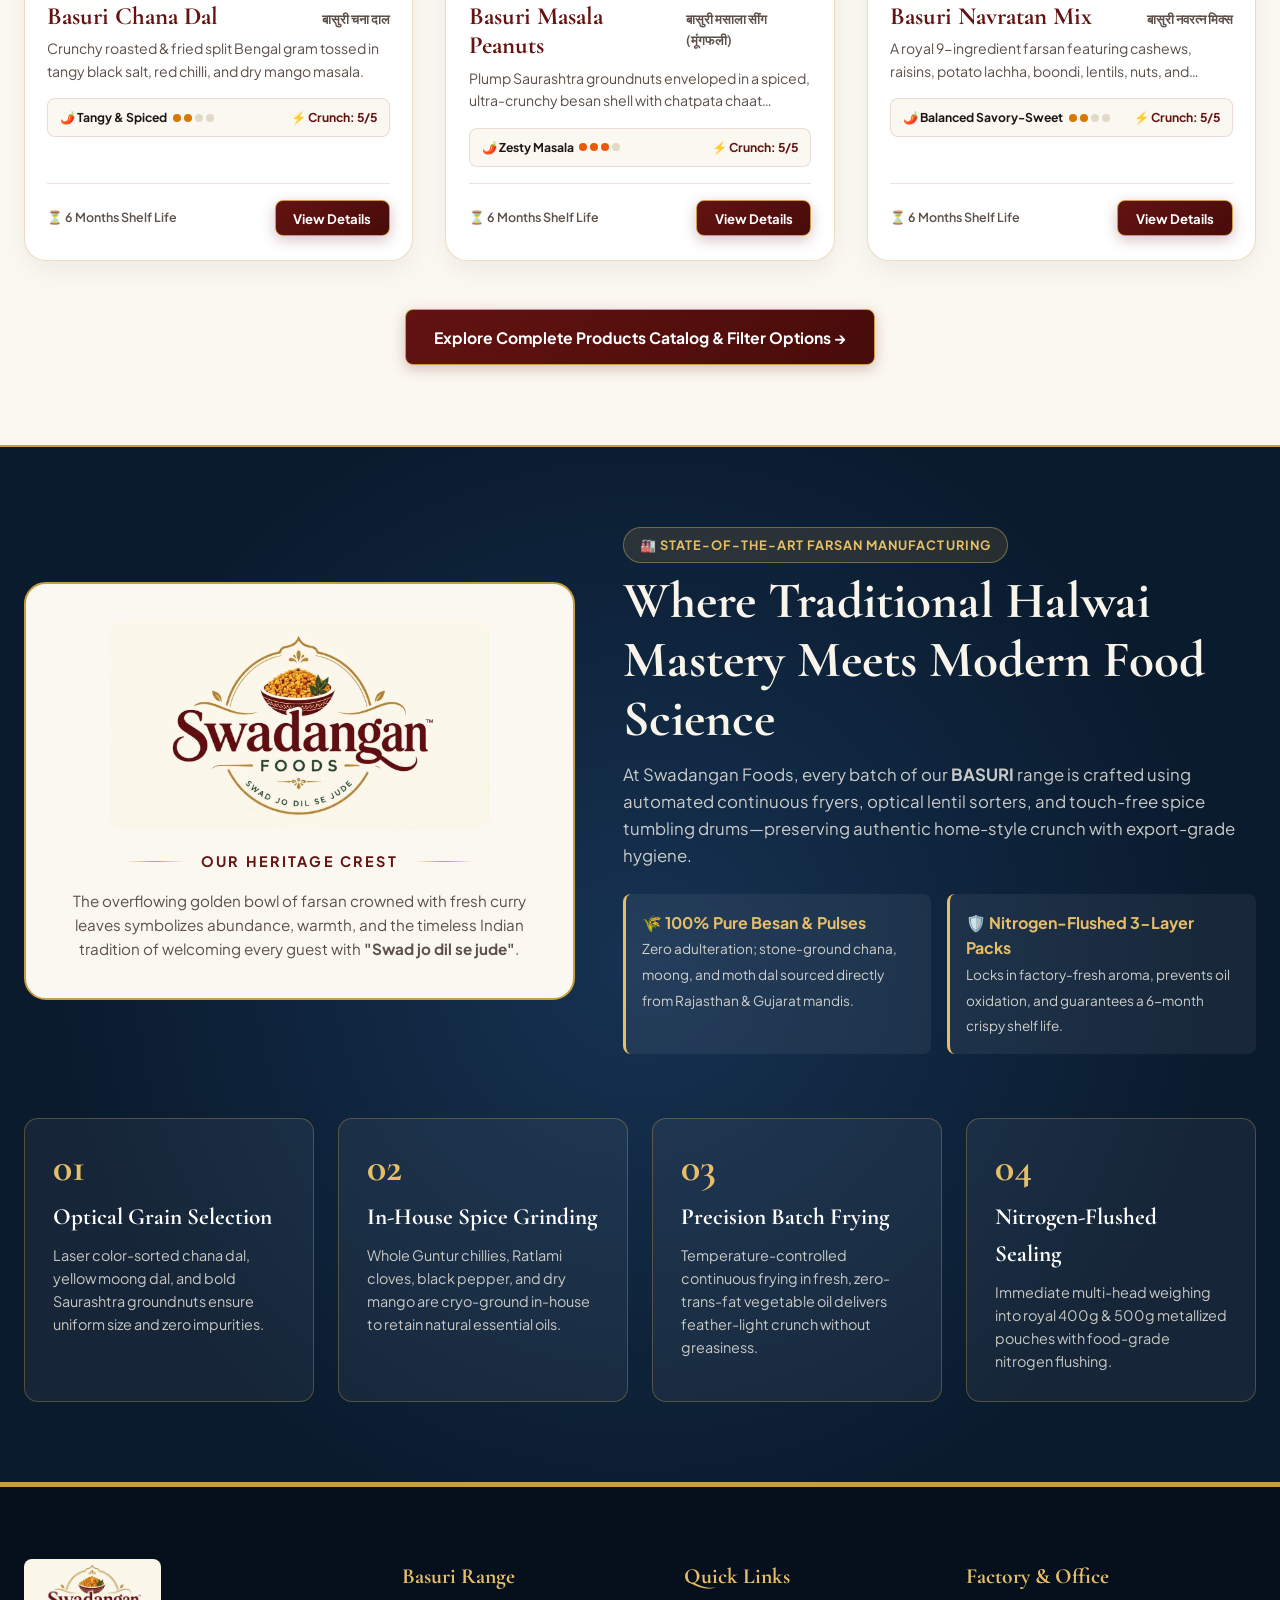
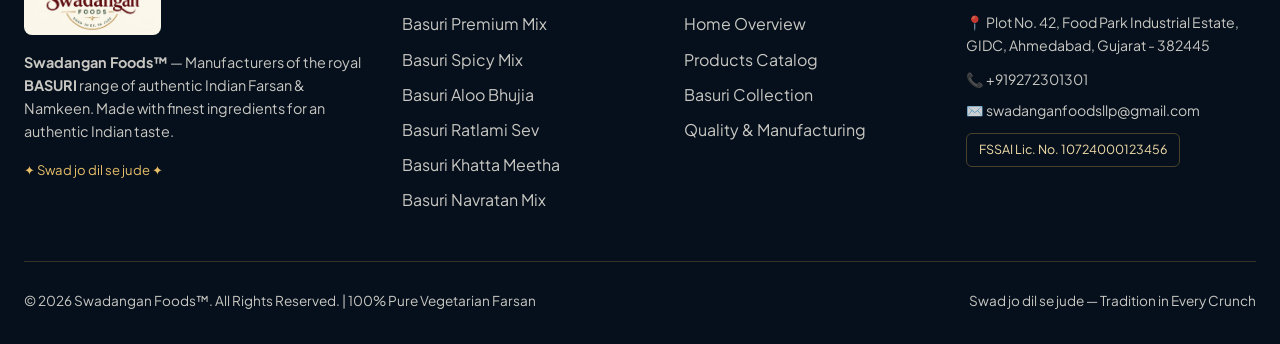
==== commit cb3bdd2f: "added new contact details" ====
--- a/index.html
+++ b/index.html
@@ -112,7 +112,7 @@
       <div class="stat-card">
         <div class="stat-card__icon">🏭</div>
         <div>
-          <div class="stat-card__num">25+ Tons / Day</div>
+          <div class="stat-card__num">1 Tonu / Day</div>
           <div class="stat-card__label">Automated Hygienic Production</div>
         </div>
       </div>
@@ -251,12 +251,12 @@
         <div>
           <h4 class="footer-heading">Factory & Office</h4>
           <p style="font-size:0.88rem; margin-bottom:0.75rem;">
-            📍 Plot No. 42, Food Park Industrial Estate, GIDC, Ahmedabad, Gujarat - 382445
-          </p>
-          <p style="font-size:0.88rem; margin-bottom:0.5rem;">📞 <a href="tel:+917276365777">+91 72763 65777</a></p>
-          <p style="font-size:0.88rem; margin-bottom:0.75rem;">✉️ orders@swadanganfoods.com</p>
+            📍 <span class="js-brand-address">Plot No. 42, Food Park Industrial Estate, GIDC, Ahmedabad, Gujarat - 382445</span>
+          </p>
+          <p style="font-size:0.88rem; margin-bottom:0.5rem;">📞 <a href="tel:+919272301301" class="js-brand-phone">+919272301301</a></p>
+          <p style="font-size:0.88rem; margin-bottom:0.75rem;">✉️ <a href="mailto:swadanganfoodsllp@gmail.com" class="js-brand-email">swadanganfoodsllp@gmail.com</a></p>
           <div style="display:inline-block; padding:0.35rem 0.75rem; border:1px solid var(--border-gold); border-radius:6px; font-size:0.78rem; color:var(--gold-light);">
-            FSSAI Lic. No. 10724000123456
+            FSSAI Lic. No. <span class="js-brand-fssai">10724000123456</span>
           </div>
         </div>
       </div>
